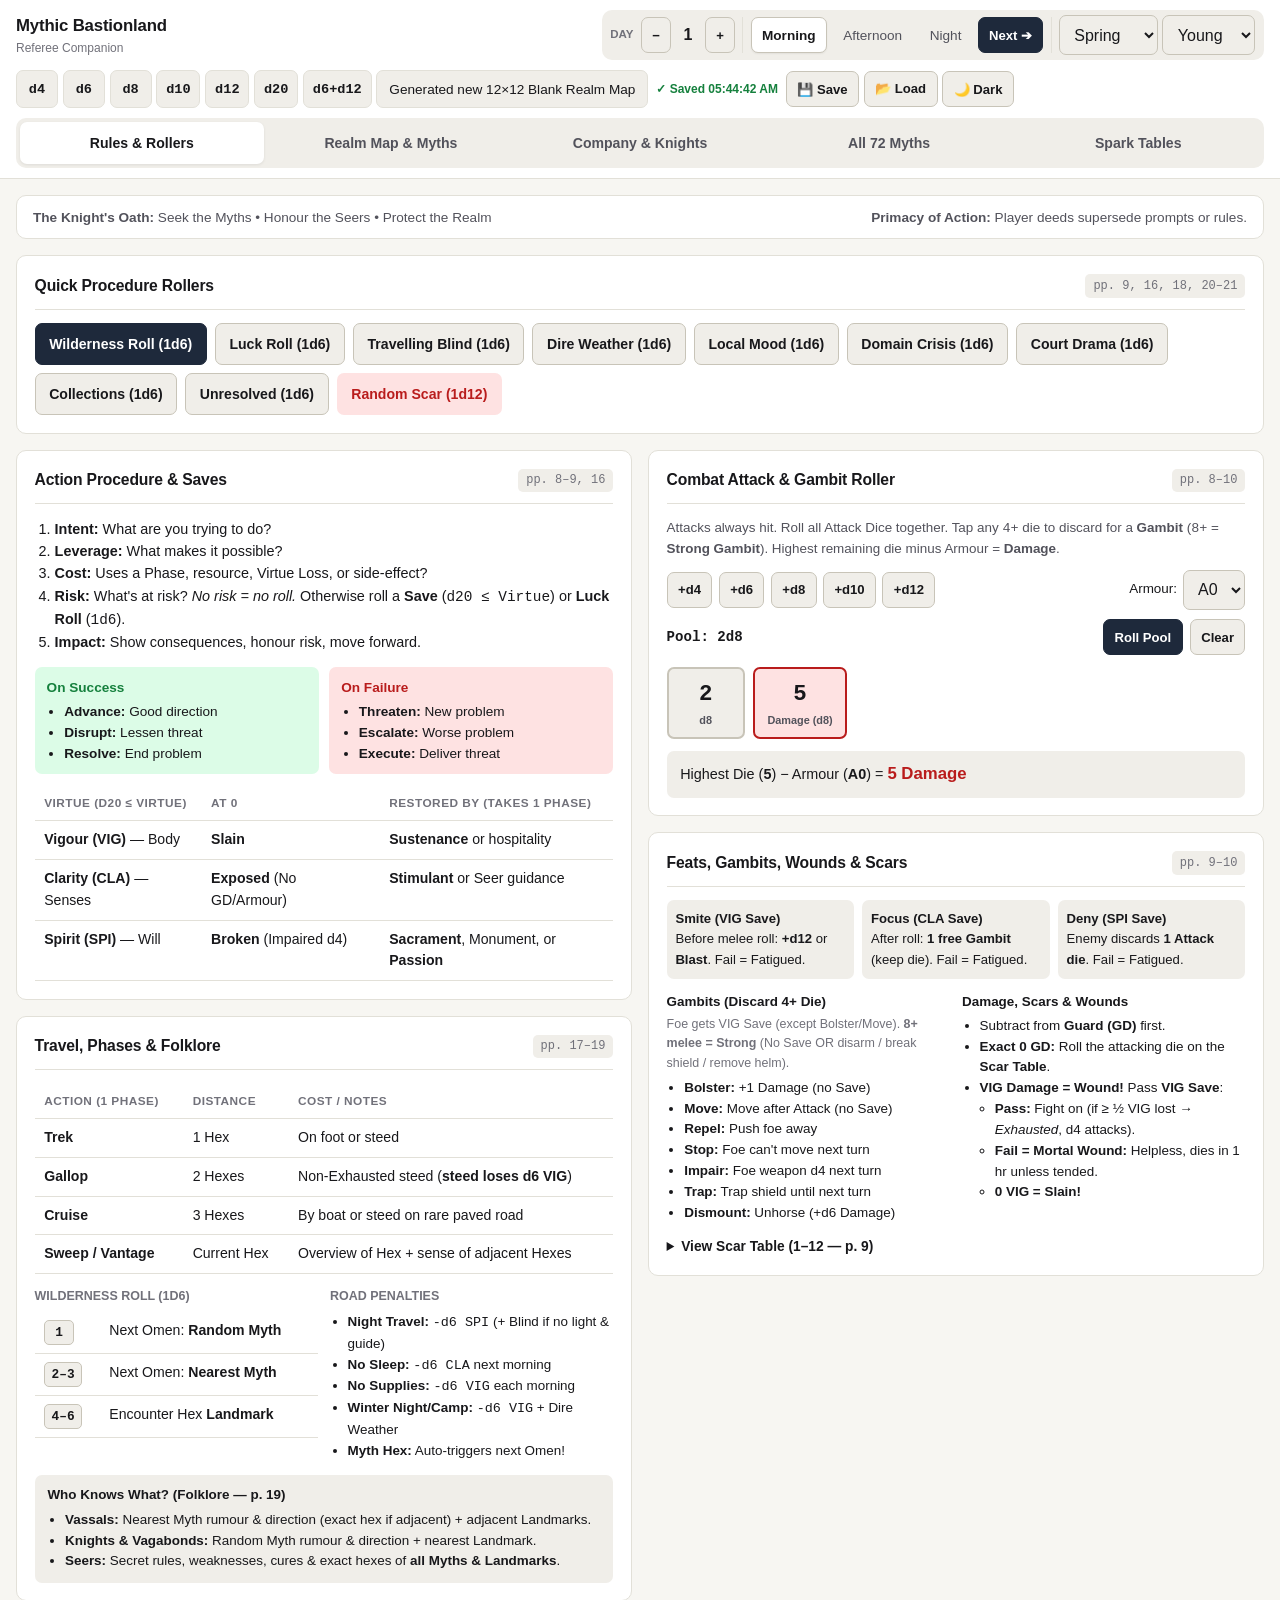
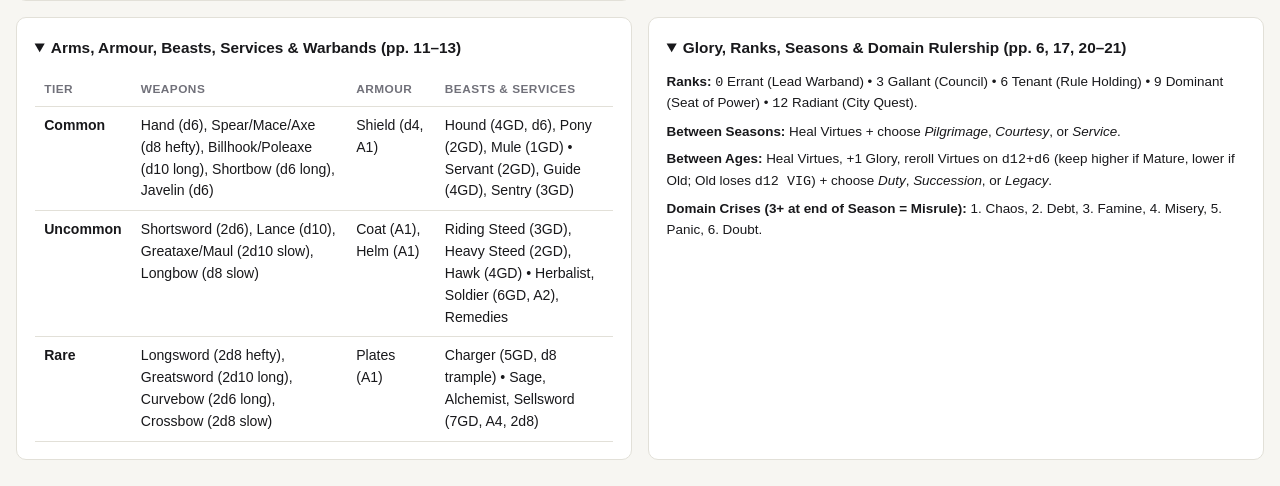
==== index.html @ bd88261f "Initial Mythic Bastionland Referee Companion" ====
<!DOCTYPE html>
<html lang="en">
<head>
  <meta charset="UTF-8" />
  <meta name="viewport" content="width=device-width, initial-scale=1.0, maximum-scale=5.0, viewport-fit=cover" />
  <meta name="apple-mobile-web-app-capable" content="yes" />
  <meta name="apple-mobile-web-app-status-bar-style" content="default" />
  <meta name="apple-mobile-web-app-title" content="Bastionland Ref" />
  <title>Mythic Bastionland — Referee Companion</title>
  <link rel="stylesheet" href="styles.css?v=11" />
</head>
<body>

  <!-- Sticky iPad Top Bar -->
  <header class="session-header">
    <div class="header-top-row">
      <div class="brand">
        <div>
          <h1>Mythic Bastionland</h1>
          <div class="brand-sub">Referee Companion</div>
        </div>
      </div>

      <!-- Time, Phase, Season, Age Tracker -->
      <div class="time-tracker">
        <div class="tracker-group">
          <span class="tracker-label">Day</span>
          <button class="btn btn-sm" onclick="adjustDay(-1)">−</button>
          <strong id="day-display" style="min-width:24px;text-align:center;">1</strong>
          <button class="btn btn-sm" onclick="adjustDay(1)">+</button>
        </div>

        <div class="tracker-group">
          <span class="phase-pill active" data-phase="Morning" onclick="setPhase('Morning')">Morning</span>
          <span class="phase-pill" data-phase="Afternoon" onclick="setPhase('Afternoon')">Afternoon</span>
          <span class="phase-pill" data-phase="Night" onclick="setPhase('Night')">Night</span>
          <button class="btn btn-sm btn-primary" onclick="advancePhase()">Next ➔</button>
        </div>

        <div class="tracker-group">
          <select id="season-select" onchange="setSeason(this.value)" aria-label="Season">
            <option value="Spring">Spring</option>
            <option value="Harvest">Harvest</option>
            <option value="Winter">Winter</option>
          </select>
          <select id="age-select" onchange="setAge(this.value)" aria-label="Age">
            <option value="Young">Young</option>
            <option value="Mature">Mature</option>
            <option value="Old">Old</option>
          </select>
        </div>
      </div>

      <!-- Quick Dice Tray + Save/Load + Theme Toggle -->
      <div class="dice-bar">
        <button class="die-btn" onclick="quickRoll(4)">d4</button>
        <button class="die-btn" onclick="quickRoll(6)">d6</button>
        <button class="die-btn" onclick="quickRoll(8)">d8</button>
        <button class="die-btn" onclick="quickRoll(10)">d10</button>
        <button class="die-btn" onclick="quickRoll(12)">d12</button>
        <button class="die-btn" onclick="quickRoll(20)">d20</button>
        <button class="die-btn" onclick="quickRoll6x12()">d6+d12</button>
        <div id="last-roll-banner" class="last-roll-banner">Ready</div>
        <span id="autosave-status" style="font-size:0.75rem;color:var(--success);font-weight:600;padding:0 0.2rem;">✓ Auto-saved</span>
        <button class="btn btn-sm" onclick="exportRealmJSON()" title="Download campaign .json file">💾 Save</button>
        <label class="btn btn-sm" style="cursor:pointer;" title="Load saved campaign .json file">
          📂 Load
          <input type="file" accept=".json" onchange="importRealmJSON(event)" style="display:none;" />
        </label>
        <button id="theme-toggle-btn" class="btn btn-sm" onclick="toggleTheme()" title="Toggle Paper / Dark Mode">🌙 Dark</button>
      </div>
    </div>

    <!-- Segmented Navigation Bar -->
    <nav class="nav-tabs">
      <button class="tab-btn active" data-tab="tab-cheatsheet" onclick="switchTab('tab-cheatsheet')">Rules & Rollers</button>
      <button class="tab-btn" data-tab="tab-realm" onclick="switchTab('tab-realm')">Realm Map & Myths</button>
      <button class="tab-btn" data-tab="tab-knights" onclick="switchTab('tab-knights')">Company & Knights</button>
      <button class="tab-btn" data-tab="tab-myths" onclick="switchTab('tab-myths')">All 72 Myths</button>
      <button class="tab-btn" data-tab="tab-sparks" onclick="switchTab('tab-sparks')">Spark Tables</button>
    </nav>
  </header>

  <main class="main-container">

    <!-- ==========================================
         TAB 1: REFEREE CHEAT SHEET & LIVE ROLLERS
         ========================================== -->
    <section id="tab-cheatsheet" class="tab-pane active">
      <div class="oath-banner">
        <span><strong>The Knight's Oath:</strong> Seek the Myths • Honour the Seers • Protect the Realm</span>
        <span><strong>Primacy of Action:</strong> Player deeds supersede prompts or rules.</span>
      </div>

      <!-- Quick Referee Rollers Strip -->
      <div class="card">
        <div class="card-header">
          <div class="card-title">Quick Procedure Rollers</div>
          <span class="page-ref">pp. 9, 16, 18, 20–21</span>
        </div>
        <div style="display:flex;flex-wrap:wrap;gap:0.5rem;">
          <button class="btn btn-primary" onclick="rollWildernessCheck()">Wilderness Roll (1d6)</button>
          <button class="btn" onclick="rollProcedureTable('luck')">Luck Roll (1d6)</button>
          <button class="btn" onclick="rollProcedureTable('blind')">Travelling Blind (1d6)</button>
          <button class="btn" onclick="rollProcedureTable('weather')">Dire Weather (1d6)</button>
          <button class="btn" onclick="rollProcedureTable('mood')">Local Mood (1d6)</button>
          <button class="btn" onclick="rollProcedureTable('crisis')">Domain Crisis (1d6)</button>
          <button class="btn" onclick="rollProcedureTable('drama')">Court Drama (1d6)</button>
          <button class="btn" onclick="rollProcedureTable('collections')">Collections (1d6)</button>
          <button class="btn" onclick="rollProcedureTable('unresolved')">Unresolved (1d6)</button>
          <button class="btn btn-danger" onclick="rollScarTable()">Random Scar (1d12)</button>
        </div>
        <div id="procedure-roll-output" class="roll-result-box" style="display:none;"></div>
      </div>

      <div class="grid-2">
        <!-- Column 1: Core Refereeing & Travel/Exploration -->
        <div>
          <!-- Action Procedure & Saves -->
          <div class="card">
            <div class="card-header">
              <div class="card-title">Action Procedure & Saves</div>
              <span class="page-ref">pp. 8–9, 16</span>
            </div>
            <ol style="padding-left:1.25rem;font-size:0.9rem;margin-bottom:0.85rem;">
              <li><strong>Intent:</strong> What are you trying to do?</li>
              <li><strong>Leverage:</strong> What makes it possible?</li>
              <li><strong>Cost:</strong> Uses a Phase, resource, Virtue Loss, or side-effect?</li>
              <li><strong>Risk:</strong> What's at risk? <em>No risk = no roll.</em> Otherwise roll a <strong>Save</strong> (<code>d20 ≤ Virtue</code>) or <strong>Luck Roll</strong> (<code>1d6</code>).</li>
              <li><strong>Impact:</strong> Show consequences, honour risk, move forward.</li>
            </ol>
            <div class="grid-2" style="gap:0.65rem;grid-template-columns:1fr 1fr;margin-bottom:0.75rem;">
              <div style="background:var(--success-bg);padding:0.6rem 0.75rem;border-radius:7px;font-size:0.85rem;">
                <strong style="color:var(--success);">On Success</strong>
                <ul style="padding-left:1.1rem;margin-top:0.2rem;">
                  <li><strong>Advance:</strong> Good direction</li>
                  <li><strong>Disrupt:</strong> Lessen threat</li>
                  <li><strong>Resolve:</strong> End problem</li>
                </ul>
              </div>
              <div style="background:var(--danger-bg);padding:0.6rem 0.75rem;border-radius:7px;font-size:0.85rem;">
                <strong style="color:var(--danger);">On Failure</strong>
                <ul style="padding-left:1.1rem;margin-top:0.2rem;">
                  <li><strong>Threaten:</strong> New problem</li>
                  <li><strong>Escalate:</strong> Worse problem</li>
                  <li><strong>Execute:</strong> Deliver threat</li>
                </ul>
              </div>
            </div>
            <table class="ref-table">
              <thead>
                <tr><th>Virtue (d20 ≤ Virtue)</th><th>At 0</th><th>Restored By (Takes 1 Phase)</th></tr>
              </thead>
              <tbody>
                <tr><td><strong>Vigour (VIG)</strong> — Body</td><td><strong>Slain</strong></td><td><strong>Sustenance</strong> or hospitality</td></tr>
                <tr><td><strong>Clarity (CLA)</strong> — Senses</td><td><strong>Exposed</strong> (No GD/Armour)</td><td><strong>Stimulant</strong> or Seer guidance</td></tr>
                <tr><td><strong>Spirit (SPI)</strong> — Will</td><td><strong>Broken</strong> (Impaired d4)</td><td><strong>Sacrament</strong>, Monument, or <strong>Passion</strong></td></tr>
              </tbody>
            </table>
          </div>

          <!-- Travel, Phases & Exploration -->
          <div class="card">
            <div class="card-header">
              <div class="card-title">Travel, Phases & Folklore</div>
              <span class="page-ref">pp. 17–19</span>
            </div>
            <table class="ref-table">
              <thead>
                <tr><th>Action (1 Phase)</th><th>Distance</th><th>Cost / Notes</th></tr>
              </thead>
              <tbody>
                <tr><td><strong>Trek</strong></td><td>1 Hex</td><td>On foot or steed</td></tr>
                <tr><td><strong>Gallop</strong></td><td>2 Hexes</td><td>Non-Exhausted steed (<strong>steed loses d6 VIG</strong>)</td></tr>
                <tr><td><strong>Cruise</strong></td><td>3 Hexes</td><td>By boat or steed on rare paved road</td></tr>
                <tr><td><strong>Sweep / Vantage</strong></td><td>Current Hex</td><td>Overview of Hex + sense of adjacent Hexes</td></tr>
              </tbody>
            </table>

            <div class="grid-2" style="grid-template-columns:1fr 1fr;gap:0.75rem;margin-top:0.8rem;">
              <div>
                <h4 style="font-size:0.78rem;text-transform:uppercase;color:var(--text-muted);">Wilderness Roll (1d6)</h4>
                <table class="ref-table">
                  <tbody>
                    <tr><td><span class="roll-badge">1</span></td><td>Next Omen: <strong>Random Myth</strong></td></tr>
                    <tr><td><span class="roll-badge">2–3</span></td><td>Next Omen: <strong>Nearest Myth</strong></td></tr>
                    <tr><td><span class="roll-badge">4–6</span></td><td>Encounter Hex <strong>Landmark</strong></td></tr>
                  </tbody>
                </table>
              </div>
              <div style="font-size:0.84rem;">
                <h4 style="font-size:0.78rem;text-transform:uppercase;color:var(--text-muted);margin-bottom:0.35rem;">Road Penalties</h4>
                <ul style="padding-left:1.1rem;">
                  <li><strong>Night Travel:</strong> <code>-d6 SPI</code> (+ Blind if no light & guide)</li>
                  <li><strong>No Sleep:</strong> <code>-d6 CLA</code> next morning</li>
                  <li><strong>No Supplies:</strong> <code>-d6 VIG</code> each morning</li>
                  <li><strong>Winter Night/Camp:</strong> <code>-d6 VIG</code> + Dire Weather</li>
                  <li><strong>Myth Hex:</strong> Auto-triggers next Omen!</li>
                </ul>
              </div>
            </div>

            <div style="margin-top:0.8rem;background:var(--bg-subtle);padding:0.65rem 0.8rem;border-radius:7px;font-size:0.84rem;">
              <strong>Who Knows What? (Folklore — p. 19)</strong>
              <ul style="padding-left:1.1rem;margin-top:0.25rem;">
                <li><strong>Vassals:</strong> Nearest Myth rumour & direction (exact hex if adjacent) + adjacent Landmarks.</li>
                <li><strong>Knights & Vagabonds:</strong> Random Myth rumour & direction + nearest Landmark.</li>
                <li><strong>Seers:</strong> Secret rules, weaknesses, cures & exact hexes of <strong>all Myths & Landmarks</strong>.</li>
              </ul>
            </div>
          </div>
        </div>

        <!-- Column 2: Combat Calculator, Feats, Gambits, Wounds & Scars -->
        <div>
          <!-- Interactive Combat Attack & Gambit Roller -->
          <div class="card">
            <div class="card-header">
              <div class="card-title">Combat Attack & Gambit Roller</div>
              <span class="page-ref">pp. 8–10</span>
            </div>
            <p style="font-size:0.84rem;color:var(--text-secondary);margin-bottom:0.6rem;">
              Attacks always hit. Roll all Attack Dice together. Tap any <code>4+</code> die to discard for a <strong>Gambit</strong> (<code>8+</code> = <strong>Strong Gambit</strong>). Highest remaining die minus Armour = <strong>Damage</strong>.
            </p>
            <div style="display:flex;flex-wrap:wrap;gap:0.4rem;align-items:center;margin-bottom:0.6rem;">
              <button class="btn btn-sm" onclick="addCombatDie(4)">+d4</button>
              <button class="btn btn-sm" onclick="addCombatDie(6)">+d6</button>
              <button class="btn btn-sm" onclick="addCombatDie(8)">+d8</button>
              <button class="btn btn-sm" onclick="addCombatDie(10)">+d10</button>
              <button class="btn btn-sm" onclick="addCombatDie(12)">+d12</button>
              <label style="font-size:0.84rem;margin-left:auto;display:flex;align-items:center;gap:0.35rem;">
                Armour:
                <select id="combat-target-armour" onchange="recalcCombatPool()">
                  <option value="0">A0</option>
                  <option value="1">A1</option>
                  <option value="2">A2</option>
                  <option value="3">A3</option>
                  <option value="4">A4</option>
                </select>
              </label>
            </div>
            <div style="display:flex;gap:0.45rem;align-items:center;">
              <div id="combat-pool-summary" style="font-family:var(--font-mono);font-size:0.88rem;font-weight:600;flex:1;">
                Pool: 2d8
              </div>
              <button class="btn btn-sm btn-primary" onclick="rollCombatPool()">Roll Pool</button>
              <button class="btn btn-sm" onclick="clearCombatPool()">Clear</button>
            </div>
            <div id="combat-rolled-tray" class="dice-pool-tray"></div>
            <div id="combat-damage-summary"></div>
          </div>

          <!-- Feats, Gambits & Wounds -->
          <div class="card">
            <div class="card-header">
              <div class="card-title">Feats, Gambits, Wounds & Scars</div>
              <span class="page-ref">pp. 9–10</span>
            </div>
            <div class="grid-3" style="grid-template-columns:repeat(3,1fr);gap:0.5rem;margin-bottom:0.8rem;">
              <div style="background:var(--bg-subtle);padding:0.55rem;border-radius:7px;font-size:0.82rem;">
                <strong>Smite (VIG Save)</strong><br/>
                Before melee roll: <strong>+d12</strong> or <strong>Blast</strong>. Fail = Fatigued.
              </div>
              <div style="background:var(--bg-subtle);padding:0.55rem;border-radius:7px;font-size:0.82rem;">
                <strong>Focus (CLA Save)</strong><br/>
                After roll: <strong>1 free Gambit</strong> (keep die). Fail = Fatigued.
              </div>
              <div style="background:var(--bg-subtle);padding:0.55rem;border-radius:7px;font-size:0.82rem;">
                <strong>Deny (SPI Save)</strong><br/>
                Enemy discards <strong>1 Attack die</strong>. Fail = Fatigued.
              </div>
            </div>

            <div class="grid-2" style="grid-template-columns:1fr 1fr;gap:0.75rem;font-size:0.84rem;">
              <div>
                <strong>Gambits (Discard 4+ Die)</strong>
                <p style="color:var(--text-muted);font-size:0.78rem;margin:0.15rem 0 0.3rem;">Foe gets VIG Save (except Bolster/Move). <strong>8+ melee = Strong</strong> (No Save OR disarm / break shield / remove helm).</p>
                <ul style="padding-left:1.1rem;">
                  <li><strong>Bolster:</strong> +1 Damage (no Save)</li>
                  <li><strong>Move:</strong> Move after Attack (no Save)</li>
                  <li><strong>Repel:</strong> Push foe away</li>
                  <li><strong>Stop:</strong> Foe can't move next turn</li>
                  <li><strong>Impair:</strong> Foe weapon d4 next turn</li>
                  <li><strong>Trap:</strong> Trap shield until next turn</li>
                  <li><strong>Dismount:</strong> Unhorse (+d6 Damage)</li>
                </ul>
              </div>
              <div>
                <strong>Damage, Scars & Wounds</strong>
                <ul style="padding-left:1.1rem;margin-top:0.2rem;">
                  <li>Subtract from <strong>Guard (GD)</strong> first.</li>
                  <li><strong>Exact 0 GD:</strong> Roll the attacking die on the <strong>Scar Table</strong>.</li>
                  <li><strong>VIG Damage = Wound!</strong> Pass <strong>VIG Save</strong>:
                    <ul style="padding-left:0.95rem;">
                      <li><strong>Pass:</strong> Fight on (if ≥ ½ VIG lost → <em>Exhausted</em>, d4 attacks).</li>
                      <li><strong>Fail = Mortal Wound:</strong> Helpless, dies in 1 hr unless tended.</li>
                      <li><strong>0 VIG = Slain!</strong></li>
                    </ul>
                  </li>
                </ul>
              </div>
            </div>

            <details style="margin-top:0.8rem;">
              <summary style="cursor:pointer;font-weight:600;font-size:0.86rem;">
                View Scar Table (1–12 — p. 9)
              </summary>
              <table class="ref-table" style="font-size:0.8rem;margin-top:0.4rem;">
                <thead>
                  <tr><th>Die</th><th>Scar</th><th>Effect & Max Guard Growth</th></tr>
                </thead>
                <tbody>
                  <tr><td><span class="roll-badge">1</span></td><td><strong>Distress</strong></td><td>Lose <code>d6 SPI</code>.</td></tr>
                  <tr><td><span class="roll-badge">2</span></td><td><strong>Disfigurement</strong></td><td>Mark (1:Eye, 2:Cheek, 3:Neck, 4:Torso, 5:Nose, 6:Jaw). If max GD ≤ 2, <code>+d6 max GD</code>.</td></tr>
                  <tr><td><span class="roll-badge">3</span></td><td><strong>Smash</strong></td><td>Lose <code>d6 VIG</code>.</td></tr>
                  <tr><td><span class="roll-badge">4</span></td><td><strong>Stun</strong></td><td>Lose <code>d6 CLA</code>. If max GD ≤ 4, <code>+d6 max GD</code>.</td></tr>
                  <tr><td><span class="roll-badge">5</span></td><td><strong>Rupture</strong></td><td>Lose <code>2d6 VIG</code>.</td></tr>
                  <tr><td><span class="roll-badge">6</span></td><td><strong>Gouge</strong></td><td>When stitched up, if max GD ≤ 6, <code>+d6 max GD</code>.</td></tr>
                  <tr><td><span class="roll-badge">7</span></td><td><strong>Concussion</strong></td><td>Lose <code>2d6 CLA</code>.</td></tr>
                  <tr><td><span class="roll-badge">8</span></td><td><strong>Tear</strong></td><td>Lost (1:Nose, 2:Ear, 3:Finger, 4:Thumb, 5:Eye, 6:Scalp). If max GD ≤ 8, <code>+d6 max GD</code>.</td></tr>
                  <tr><td><span class="roll-badge">9</span></td><td><strong>Agony</strong></td><td>Lose <code>2d6 SPI</code>.</td></tr>
                  <tr><td><span class="roll-badge">10</span></td><td><strong>Mutilation</strong></td><td>Limb (1-2:Leg, 3-4:Shield Arm, 5-6:Sword Arm). Next Season if max GD ≤ 10, <code>+d6 max GD</code>.</td></tr>
                  <tr><td><span class="roll-badge">11</span></td><td><strong>Doom</strong></td><td>Next Mortal Wound this Season = <strong>Slain</strong>.</td></tr>
                  <tr><td><span class="roll-badge">12</span></td><td><strong>Humiliation</strong></td><td>On revenge, if max GD ≤ 12, <code>+d6 max GD</code>.</td></tr>
                </tbody>
              </table>
            </details>
          </div>
        </div>
      </div>

      <!-- Second Row: Equipment & Domain Reference -->
      <div class="grid-2">
        <details class="card" open>
          <summary style="cursor:pointer;font-weight:700;font-size:0.96rem;">Arms, Armour, Beasts, Services & Warbands (pp. 11–13)</summary>
          <div style="margin-top:0.75rem;font-size:0.84rem;">
            <table class="ref-table">
              <thead>
                <tr><th>Tier</th><th>Weapons</th><th>Armour</th><th>Beasts & Services</th></tr>
              </thead>
              <tbody>
                <tr>
                  <td><strong>Common</strong></td>
                  <td>Hand (d6), Spear/Mace/Axe (d8 hefty), Billhook/Poleaxe (d10 long), Shortbow (d6 long), Javelin (d6)</td>
                  <td>Shield (d4, A1)</td>
                  <td>Hound (4GD, d6), Pony (2GD), Mule (1GD) • Servant (2GD), Guide (4GD), Sentry (3GD)</td>
                </tr>
                <tr>
                  <td><strong>Uncommon</strong></td>
                  <td>Shortsword (2d6), Lance (d10), Greataxe/Maul (2d10 slow), Longbow (d8 slow)</td>
                  <td>Coat (A1), Helm (A1)</td>
                  <td>Riding Steed (3GD), Heavy Steed (2GD), Hawk (4GD) • Herbalist, Soldier (6GD, A2), Remedies</td>
                </tr>
                <tr>
                  <td><strong>Rare</strong></td>
                  <td>Longsword (2d8 hefty), Greatsword (2d10 long), Curvebow (2d6 long), Crossbow (2d8 slow)</td>
                  <td>Plates (A1)</td>
                  <td>Charger (5GD, d8 trample) • Sage, Alchemist, Sellsword (7GD, A4, 2d8)</td>
                </tr>
              </tbody>
            </table>
          </div>
        </details>

        <details class="card" open>
          <summary style="cursor:pointer;font-weight:700;font-size:0.96rem;">Glory, Ranks, Seasons & Domain Rulership (pp. 6, 17, 20–21)</summary>
          <div style="margin-top:0.75rem;font-size:0.84rem;">
            <p><strong>Ranks:</strong> <code>0</code> Errant (Lead Warband) • <code>3</code> Gallant (Council) • <code>6</code> Tenant (Rule Holding) • <code>9</code> Dominant (Seat of Power) • <code>12</code> Radiant (City Quest).</p>
            <p style="margin-top:0.4rem;"><strong>Between Seasons:</strong> Heal Virtues + choose <em>Pilgrimage</em>, <em>Courtesy</em>, or <em>Service</em>.</p>
            <p style="margin-top:0.4rem;"><strong>Between Ages:</strong> Heal Virtues, +1 Glory, reroll Virtues on <code>d12+d6</code> (keep higher if Mature, lower if Old; Old loses <code>d12 VIG</code>) + choose <em>Duty</em>, <em>Succession</em>, or <em>Legacy</em>.</p>
            <p style="margin-top:0.4rem;"><strong>Domain Crises (3+ at end of Season = Misrule):</strong> 1. Chaos, 2. Debt, 3. Famine, 4. Misery, 5. Panic, 6. Doubt.</p>
          </div>
        </details>
      </div>
    </section>

    <!-- ==========================================
         TAB 2: REALM HEX MAP & ACTIVE MYTHS
         ========================================== -->
    <section id="tab-realm" class="tab-pane">
      <div class="card">
        <div class="card-header">
          <div>
            <div class="card-title">Realm Hex Map & Active Myths (12×12 Blank Realm Sheet)</div>
            <div style="font-size:0.78rem;color:var(--text-muted);">
              Official <em>Mythic Bastionland Blank Realm.pdf</em> grid &amp; hand-drawn ink stamps • Scroll wheel / pinch to Zoom • Drag to Pan • Tap Hex to Select
            </div>
          </div>
          <div style="display:flex;flex-wrap:wrap;gap:0.45rem;align-items:center;">
            <div class="touch-mode-switch" role="group" aria-label="Hex Tap Mode">
              <button id="touch-mode-inspect" class="touch-mode-btn active" onclick="setMapTouchMode('inspect')">🔍 Tap: Inspect</button>
              <button id="touch-mode-move" class="touch-mode-btn" onclick="setMapTouchMode('move')">🛡️ Tap: Move Company</button>
            </div>
            <button class="btn btn-primary btn-sm" onclick="printPlayerRealmPDF()" title="Print or Save Player-Safe Realm Map to PDF">🖨️ Print Player Map (PDF)</button>
            <button class="btn btn-danger btn-sm" onclick="openNewRealmModal()">⚠️ New Realm...</button>
            <button id="toggle-player-view-btn" class="btn btn-sm" onclick="togglePlayerView()">Referee View</button>
          </div>
        </div>

        <div class="realm-workspace">
          <!-- Left: 12x12 2D Blank Realm Sheet Interactive Hex Map -->
          <div>
            <div class="hex-map-wrapper">
              <div class="map-camera-controls">
                <div style="display:flex;gap:0.35rem;align-items:center;flex-wrap:wrap;">
                  <button class="btn btn-sm" onclick="zoom2DMap(0.25)">＋ Zoom In</button>
                  <button class="btn btn-sm" onclick="zoom2DMap(-0.25)">－ Zoom Out</button>
                  <button class="btn btn-sm" onclick="reset2DMapZoom()">Reset View</button>
                  <span id="map-zoom-label" style="font-size:0.78rem;color:var(--text-muted);font-family:var(--font-mono);margin-left:0.25rem;">100%</span>
                </div>
                <div style="font-size:0.76rem;color:var(--text-muted);">
                  Scroll wheel to zoom • Drag when zoomed to pan
                </div>
              </div>
              <div id="realm-2d-viewport" class="realm-2d-viewport">
                <div id="realm-2d-stage" class="realm-2d-stage">
                  <svg id="hex-map-svg" viewBox="10 10 438 492" xmlns="http://www.w3.org/2000/svg"></svg>
                </div>
              </div>
            </div>

            <!-- Official Blank Realm Stamp Legend -->
            <div class="stamp-legend-box">
              <div class="stamp-legend-row">
                <span class="stamp-legend-heading">Red-Ink Landmarks:</span>
                <span class="stamp-chip"><img src="stamps/landmark_Dwelling.png" alt="Dwelling" /> Dwelling</span>
                <span class="stamp-chip"><img src="stamps/landmark_Sanctum.png" alt="Sanctum" /> Sanctum (Seer)</span>
                <span class="stamp-chip"><img src="stamps/landmark_Monument.png" alt="Monument" /> Monument (+SPI)</span>
                <span class="stamp-chip"><img src="stamps/landmark_Hazard.png" alt="Hazard" /> Hazard (-d6 VIG)</span>
                <span class="stamp-chip"><img src="stamps/landmark_Curse.png" alt="Curse" /> Curse (Blind)</span>
                <span class="stamp-chip"><img src="stamps/landmark_Ruin.png" alt="Ruin" /> Ruin</span>
              </div>
              <div class="stamp-legend-row" style="margin-top:0.35rem;">
                <span class="stamp-legend-heading">Holdings &amp; Marks:</span>
                <span class="stamp-chip"><img src="stamps/holding_Castle.png" alt="Castle" /> Castle / Seat</span>
                <span class="stamp-chip"><img src="stamps/holding_Fortress.png" alt="Fortress" /> Fortress</span>
                <span class="stamp-chip"><img src="stamps/holding_Town.png" alt="Town" /> Town</span>
                <span class="stamp-chip"><img src="stamps/holding_Tower.png" alt="Tower" /> Tower</span>
                <span class="stamp-chip"><strong style="color:#dc2626;font-family:Georgia,serif;">①–⑥</strong> Myth Hex</span>
                <span class="stamp-chip"><span style="display:inline-block;width:14px;height:3px;background:#dc2626;border-radius:2px;"></span> Barrier Edge</span>
              </div>
            </div>
          </div>

          <!-- Right: Selected Hex Inspector & Active 6 Myths -->
          <div>
            <div class="card" style="background:var(--bg-subtle);margin-bottom:0.9rem;">
              <div class="card-header">
                <div class="card-title" id="selected-hex-title">Selected Hex: 04.04</div>
                <div style="display:flex;gap:0.4rem;">
                  <button class="btn btn-sm btn-primary" onclick="moveCompanyToSelected()">🛡️ Move Company Here</button>
                  <button class="btn btn-sm" onclick="rollWildernessForSelected()">Wilderness Roll</button>
                </div>
              </div>
              <div class="grid-2" style="grid-template-columns:1fr 1fr;gap:0.55rem;font-size:0.85rem;">
                <div>
                  <label>Terrain (1–12 Blank Realm)</label>
                  <select id="hex-terrain-edit" onchange="updateSelectedHex()" style="width:100%;margin-top:0.2rem;">
                    <option value="Marsh">1. Marsh</option>
                    <option value="Heath">2. Heath</option>
                    <option value="Crag">3. Crag</option>
                    <option value="Peaks">4. Peaks</option>
                    <option value="Forest">5. Forest</option>
                    <option value="Valley">6. Valley</option>
                    <option value="Hills">7. Hills</option>
                    <option value="Meadow">8. Meadow</option>
                    <option value="Bog">9. Bog</option>
                    <option value="Lake">10. Lake</option>
                    <option value="Glade">11. Glade</option>
                    <option value="Plains">12. Plains</option>
                  </select>
                </div>
                <div>
                  <label>Holding</label>
                  <select id="hex-holding-edit" onchange="updateSelectedHex()" style="width:100%;margin-top:0.2rem;">
                    <option value="">None</option>
                    <option value="Seat of Power">👑 Seat of Power (Castle)</option>
                    <option value="Castle">🏰 Castle</option>
                    <option value="Fortress">🛡️ Fortress</option>
                    <option value="Town">🏘️ Walled Town</option>
                    <option value="Tower">🗼 Watchtower</option>
                  </select>
                </div>
                <div>
                  <label>Landmark</label>
                  <select id="hex-landmark-edit" onchange="updateSelectedHex()" style="width:100%;margin-top:0.2rem;">
                    <option value="">None</option>
                    <option value="Sanctum">Sanctum (Seer)</option>
                    <option value="Dwelling">Dwelling</option>
                    <option value="Monument">Monument (+SPI)</option>
                    <option value="Hazard">Hazard (-d6 VIG)</option>
                    <option value="Curse">Curse (Blind)</option>
                    <option value="Ruin">Ruin</option>
                  </select>
                </div>
                <div>
                  <label>Myth Hex (1–6)</label>
                  <select id="hex-myth-edit" onchange="updateSelectedHex()" style="width:100%;margin-top:0.2rem;">
                    <option value="">None</option>
                    <option value="1">Myth #1</option>
                    <option value="2">Myth #2</option>
                    <option value="3">Myth #3</option>
                    <option value="4">Myth #4</option>
                    <option value="5">Myth #5</option>
                    <option value="6">Myth #6</option>
                  </select>
                </div>
              </div>
              <div style="margin-top:0.55rem;font-size:0.85rem;">
                <label>Name / Seer / Notes</label>
                <input type="text" id="hex-label-edit" oninput="updateSelectedHex()" placeholder="Holding name, Seer, notes..." style="width:100%;margin-top:0.2rem;" />
              </div>
              <div style="margin-top:0.55rem;display:flex;align-items:center;flex-wrap:wrap;gap:0.85rem;font-size:0.85rem;">
                <label style="display:flex;align-items:center;gap:0.35rem;cursor:pointer;"><input type="checkbox" id="hex-river-edit" onchange="updateSelectedHex()" style="width:18px;height:18px;" /> River</label>
                <label style="display:flex;align-items:center;gap:0.35rem;cursor:pointer;"><input type="checkbox" id="hex-barrier-edit" onchange="toggleSelectedHexBarrier()" style="width:18px;height:18px;" /> Barrier</label>
                <div id="barrier-sides-editor" style="display:none;align-items:center;gap:0.25rem;flex-wrap:wrap;"></div>
              </div>
              <div id="selected-hex-folklore" style="margin-top:0.55rem;font-size:0.84rem;color:var(--text-secondary);"></div>
            </div>

            <!-- Active 6 Myths Tracker -->
            <div>
              <h3 style="font-size:0.95rem;margin-bottom:0.6rem;">Active Realm Myths (1–6)</h3>
              <div id="active-myths-container"></div>
            </div>
          </div>
        </div>
      </div>
    </section>

    <!-- ==========================================
         TAB 3: COMPANY ROSTER & ALL 72 KNIGHTS
         ========================================== -->
    <section id="tab-knights" class="tab-pane">
      <div class="card">
        <div class="card-header">
          <div class="card-title">Company Roster (Editable Stats + Knight PDF Page)</div>
          <div style="display:flex;gap:0.45rem;align-items:center;flex-wrap:wrap;">
            <select id="new-knight-start">
              <option value="Wanderer">Wanderer (d12+d6, d6 GD)</option>
              <option value="Courtier">Courtier (d12+6, 2d6 GD)</option>
              <option value="Ruler">Ruler (d12+6, d6+6 GD)</option>
            </select>
            <button class="btn btn-primary btn-sm" onclick="rollNewPlayerKnight()">+ Roll Knight</button>
            <button class="btn btn-sm" onclick="restAllCompany()">Rest (Restore GD)</button>
          </div>
        </div>
        <div id="company-roster-grid" class="grid-3"></div>
      </div>

      <div class="card">
        <div class="card-header">
          <div class="card-title">All 72 Knights & Seers — Tap Any Page for Full Screen</div>
          <div style="display:flex;gap:0.45rem;flex-wrap:wrap;">
            <input type="text" id="knight-search-input" oninput="renderKnightsCompendium()" placeholder="Search Knight, Seer, weapon, ability..." style="min-width:240px;" />
            <button class="btn btn-primary btn-sm" onclick="rollRandomKnightLookup()">Roll d6+d12</button>
            <button class="btn btn-sm" onclick="document.getElementById('knight-search-input').value='';renderKnightsCompendium();">Show All 72</button>
          </div>
        </div>
        <div id="knights-compendium-grid" class="grid-3"></div>
      </div>
    </section>

    <!-- ==========================================
         TAB 4: ALL 72 MYTHS & THE CITY QUEST
         ========================================== -->
    <section id="tab-myths" class="tab-pane">
      <div class="card">
        <div class="card-header">
          <div class="card-title">The City Quest (12+ Glory — Pages 172–173)</div>
          <div style="display:flex;gap:0.45rem;align-items:center;flex-wrap:wrap;">
            <span style="font-size:0.85rem;">Omens Seen:</span>
            <input type="number" id="city-omens-seen" value="0" min="0" max="24" style="width:64px;" />
            <button class="btn btn-primary btn-sm" onclick="rollCityQuestOmen()">Roll City Omen</button>
            <button class="btn btn-sm" onclick="openPdfModal(172, 'The City Quest — Omens')">📄 Page 172</button>
            <button class="btn btn-sm" onclick="openPdfModal(173, 'The City Quest — Cast')">📄 Page 173</button>
          </div>
        </div>
        <p style="font-size:0.85rem;color:var(--text-secondary);" id="city-quest-rules"></p>
        <div id="city-quest-roll-box" class="roll-result-box" style="display:none;"></div>
      </div>

      <div class="card">
        <div class="card-header">
          <div class="card-title">All 72 Myths — Tap Any Page for Full Screen</div>
          <div style="display:flex;gap:0.45rem;flex-wrap:wrap;">
            <input type="text" id="myth-search-input" oninput="renderMythsCompendium()" placeholder="Search Myth, Omen, Cast..." style="min-width:240px;" />
            <button class="btn btn-primary btn-sm" onclick="rollRandomMythLookup()">Roll d6+d12</button>
            <button class="btn btn-sm" onclick="document.getElementById('myth-search-input').value='';renderMythsCompendium();">Show All 72</button>
          </div>
        </div>
        <div id="myths-compendium-grid" class="grid-3"></div>
      </div>
    </section>

    <!-- ==========================================
         TAB 5: SPARK TABLES (2d12) & SITE BUILDER
         ========================================== -->
    <section id="tab-sparks" class="tab-pane">
      <div class="card">
        <div class="card-header">
          <div class="card-title">1-Tap Spark Generators (pp. 22–25)</div>
        </div>
        <div style="display:flex;flex-wrap:wrap;gap:0.5rem;">
          <button class="btn btn-primary" onclick="rollSparkCombo('npc')">Instant NPC</button>
          <button class="btn btn-primary" onclick="rollSparkCombo('holding')">Instant Holding</button>
          <button class="btn btn-primary" onclick="rollSparkCombo('hex')">Wilderness Hex</button>
          <button class="btn btn-primary" onclick="rollSparkCombo('battle')">Battle / Duel</button>
        </div>
        <div id="spark-combo-output" class="roll-result-box" style="display:none;"></div>
      </div>

      <div class="card">
        <div class="card-header">
          <div class="card-title">6-Point Hex Site Generator (p. 15)</div>
          <button class="btn btn-primary btn-sm" onclick="generatePointcrawlSite()">Roll New Site</button>
        </div>
        <div id="pointcrawl-container" class="grid-2" style="align-items:center;"></div>
      </div>

      <div class="card">
        <div class="card-header">
          <div class="card-title">All 36 Spark Tables (2d12)</div>
          <div style="display:flex;gap:0.35rem;flex-wrap:wrap;">
            <button class="btn btn-sm" onclick="filterSparkCategory('All')">All</button>
            <button class="btn btn-sm" onclick="filterSparkCategory('Nature')">Nature</button>
            <button class="btn btn-sm" onclick="filterSparkCategory('Civilisation')">Civilisation</button>
            <button class="btn btn-sm" onclick="filterSparkCategory('People')">People</button>
            <button class="btn btn-sm" onclick="filterSparkCategory('Combat')">Combat</button>
          </div>
        </div>
        <div id="spark-tables-grid" class="grid-3"></div>
      </div>
    </section>

  </main>

  <!-- ==========================================
       FULL-SCREEN PDF PAGE LIGHTBOX MODAL
       ========================================== -->
  <div id="pdf-page-modal" class="page-modal-backdrop" onclick="closePdfModal(event)">
    <div class="page-modal-topbar" onclick="event.stopPropagation()">
      <div style="display:flex;align-items:center;gap:0.5rem;">
        <button class="btn btn-sm" onclick="stepPdfModal(-1)" title="Previous Page">◀ Prev</button>
        <button class="btn btn-sm" onclick="stepPdfModal(1)" title="Next Page">Next ▶</button>
        <strong id="pdf-modal-title" style="font-size:0.95rem;margin-left:0.25rem;">Page 28</strong>
      </div>
      <div style="display:flex;align-items:center;gap:0.5rem;">
        <button class="btn btn-sm btn-danger" onclick="closePdfModal()">✕ Close</button>
      </div>
    </div>
    <div class="page-modal-body" onclick="closePdfModal(event)">
      <img id="pdf-modal-img" class="page-modal-img" src="" alt="Rulebook Page" onclick="event.stopPropagation()" />
    </div>
  </div>

  <!-- ==========================================
       NEW REALM CONFIRMATION WARNING MODAL
       ========================================== -->
  <div id="new-realm-modal" class="page-modal-backdrop" onclick="closeNewRealmModal(event)">
    <div class="card" style="max-width:460px;width:100%;margin:auto;" onclick="event.stopPropagation()">
      <div class="card-header">
        <div class="card-title" style="color:var(--danger);">⚠️ Generate a New Realm?</div>
        <button class="btn btn-sm" onclick="closeNewRealmModal()">✕</button>
      </div>
      <p style="font-size:0.9rem;color:var(--text-secondary);margin-bottom:1rem;">
        Generating a new Realm will <strong>overwrite your current 12×12 Hex Map, Holdings, Landmarks, and reset your 6 Active Myths</strong>.
      </p>
      <div style="display:flex;flex-wrap:wrap;gap:0.5rem;justify-content:flex-end;">
        <button class="btn btn-sm" onclick="closeNewRealmModal()">Cancel</button>
        <button class="btn btn-sm" onclick="exportRealmJSON()">💾 Backup Current Realm First</button>
        <button class="btn btn-sm btn-danger" onclick="confirmGenerateNewRealm()">⚠️ Yes, Generate New Realm</button>
      </div>
    </div>
  </div>

  <!-- ==========================================
       PRINTABLE PLAYER REALM SHEET (FOR PRINT TO PDF)
       ========================================== -->
  <div id="printable-player-sheet" class="printable-player-sheet" aria-hidden="true"></div>

  <script src="data.js?v=12"></script>
  <script src="app.js?v=12"></script>
</body>
</html>
---- styles.css ----
:root {
  /* Minimal High-Contrast Editorial Palette (Light / Paper Default — like "No BG" PDF) */
  --bg-app: #f7f6f2;
  --bg-surface: #ffffff;
  --bg-subtle: #f0eee9;
  --bg-hover: #e8e5de;
  --text-primary: #18181b;
  --text-secondary: #52525b;
  --text-muted: #71717a;
  --border: #e2e0d8;
  --border-strong: #c8c4b8;

  /* Functional Accents */
  --accent: #1e293b;
  --accent-fg: #ffffff;
  --highlight: #b45309;
  --highlight-bg: #fef3c7;
  --danger: #b91c1c;
  --danger-bg: #fee2e2;
  --success: #15803d;
  --success-bg: #dcfce7;

  /* Map Terrain Colors (Muted, Clean Minimal Pastels) */
  --hex-plains: #e9f0e1;
  --hex-forest: #cde0c5;
  --hex-hills: #ede4d3;
  --hex-mountains: #dcdad5;
  --hex-swamp: #d4e2dc;
  --hex-water: #d2e5f3;
  --hex-stroke: #b8b4a8;
  --hex-text: #27272a;

  --radius: 10px;
  --radius-sm: 7px;
  --font-sans: -apple-system, BlinkMacSystemFont, "SF Pro Text", "Inter", "Segoe UI", Roboto, sans-serif;
  --font-mono: "SF Mono", ui-monospace, "Cascadia Code", "Consolas", monospace;
}

[data-theme="dark"] {
  --bg-app: #121214;
  --bg-surface: #1c1c1f;
  --bg-subtle: #252529;
  --bg-hover: #2f2f35;
  --text-primary: #f4f4f5;
  --text-secondary: #a1a1aa;
  --text-muted: #71717a;
  --border: #2e2e33;
  --border-strong: #45454d;

  --accent: #f4f4f5;
  --accent-fg: #121214;
  --highlight: #f59e0b;
  --highlight-bg: rgba(245, 158, 11, 0.14);
  --danger: #ef4444;
  --danger-bg: rgba(239, 68, 68, 0.16);
  --success: #22c55e;
  --success-bg: rgba(34, 197, 94, 0.14);

  --hex-plains: #232d22;
  --hex-forest: #19261b;
  --hex-hills: #302b22;
  --hex-mountains: #2c2c30;
  --hex-swamp: #1f2d2a;
  --hex-water: #1a2c3b;
  --hex-stroke: #3f3f46;
  --hex-text: #f4f4f5;
}

* {
  box-sizing: border-box;
  margin: 0;
  padding: 0;
  -webkit-tap-highlight-color: transparent;
}

html {
  font-size: 16px;
  -webkit-text-size-adjust: 100%;
}

body {
  background-color: var(--bg-app);
  color: var(--text-primary);
  font-family: var(--font-sans);
  line-height: 1.55;
  min-height: 100vh;
  display: flex;
  flex-direction: column;
  font-variant-numeric: tabular-nums;
  touch-action: manipulation;
}

/* Sticky iPad Top Bar */
.session-header {
  background: var(--bg-surface);
  border-bottom: 1px solid var(--border);
  padding: 0.65rem 1rem;
  position: sticky;
  top: 0;
  z-index: 100;
}

.header-top-row {
  display: flex;
  flex-wrap: wrap;
  align-items: center;
  justify-content: space-between;
  gap: 0.65rem;
}

.brand {
  display: flex;
  align-items: center;
  gap: 0.6rem;
}

.brand h1 {
  font-size: 1.05rem;
  font-weight: 700;
  letter-spacing: -0.01em;
  color: var(--text-primary);
}

.brand-sub {
  font-size: 0.75rem;
  color: var(--text-muted);
}

/* Time & Phase Controls (iPad Touch Targets) */
.time-tracker {
  display: flex;
  flex-wrap: wrap;
  align-items: center;
  gap: 0.45rem;
  background: var(--bg-subtle);
  padding: 0.3rem 0.55rem;
  border-radius: var(--radius);
}

.tracker-group {
  display: flex;
  align-items: center;
  gap: 0.3rem;
  padding-right: 0.45rem;
  border-right: 1px solid var(--border);
}

.tracker-group:last-child {
  border-right: none;
  padding-right: 0;
}

.tracker-label {
  font-size: 0.72rem;
  font-weight: 600;
  text-transform: uppercase;
  color: var(--text-muted);
  margin-right: 0.15rem;
}

.phase-pill {
  min-height: 36px;
  padding: 0.3rem 0.65rem;
  border-radius: var(--radius-sm);
  font-size: 0.85rem;
  font-weight: 500;
  cursor: pointer;
  border: 1px solid transparent;
  background: transparent;
  color: var(--text-secondary);
  display: inline-flex;
  align-items: center;
  user-select: none;
}

.phase-pill.active {
  background: var(--bg-surface);
  border-color: var(--border-strong);
  color: var(--text-primary);
  font-weight: 600;
  box-shadow: 0 1px 2px rgba(0,0,0,0.06);
}

/* Quick Dice Bar */
.dice-bar {
  display: flex;
  align-items: center;
  gap: 0.3rem;
  flex-wrap: wrap;
}

.die-btn {
  min-height: 38px;
  min-width: 42px;
  background: var(--bg-subtle);
  color: var(--text-primary);
  border: 1px solid var(--border);
  border-radius: var(--radius-sm);
  padding: 0.25rem 0.55rem;
  font-family: var(--font-mono);
  font-size: 0.85rem;
  font-weight: 600;
  cursor: pointer;
}

.die-btn:active {
  background: var(--bg-hover);
  transform: scale(0.97);
}

.last-roll-banner {
  background: var(--bg-subtle);
  border: 1px solid var(--border);
  color: var(--text-primary);
  padding: 0.35rem 0.75rem;
  border-radius: var(--radius-sm);
  font-size: 0.85rem;
  min-height: 38px;
  display: flex;
  align-items: center;
  min-width: 150px;
}

/* Navigation Tabs (Segmented Bar for iPad) */
.nav-tabs {
  display: grid;
  grid-template-columns: repeat(5, 1fr);
  gap: 0.35rem;
  margin-top: 0.6rem;
  background: var(--bg-subtle);
  padding: 0.25rem;
  border-radius: var(--radius);
}

@media (max-width: 820px) {
  .nav-tabs {
    grid-template-columns: repeat(3, 1fr);
  }
}

.tab-btn {
  min-height: 42px;
  background: transparent;
  color: var(--text-secondary);
  border: none;
  padding: 0.45rem 0.6rem;
  border-radius: var(--radius-sm);
  font-size: 0.88rem;
  font-weight: 600;
  cursor: pointer;
  display: flex;
  align-items: center;
  justify-content: center;
  gap: 0.35rem;
  white-space: nowrap;
}

.tab-btn.active {
  background: var(--bg-surface);
  color: var(--text-primary);
  box-shadow: 0 1px 3px rgba(0, 0, 0, 0.08);
}

/* Main Content Container */
.main-container {
  max-width: 1360px;
  width: 100%;
  margin: 0 auto;
  padding: 1rem;
  flex: 1;
}

.tab-pane {
  display: none;
}

.tab-pane.active {
  display: block;
}

/* Responsive iPad Pro Grids */
.grid-2 {
  display: grid;
  grid-template-columns: repeat(auto-fit, minmax(360px, 1fr));
  gap: 1rem;
}

.grid-3 {
  display: grid;
  grid-template-columns: repeat(auto-fit, minmax(290px, 1fr));
  gap: 0.9rem;
}

.grid-4 {
  display: grid;
  grid-template-columns: repeat(auto-fit, minmax(230px, 1fr));
  gap: 0.85rem;
}

/* Clean Minimal Cards */
.card {
  background: var(--bg-surface);
  border: 1px solid var(--border);
  border-radius: var(--radius);
  padding: 1.1rem;
  margin-bottom: 1rem;
}

.card-header {
  display: flex;
  align-items: center;
  justify-content: space-between;
  flex-wrap: wrap;
  gap: 0.5rem;
  border-bottom: 1px solid var(--border);
  padding-bottom: 0.65rem;
  margin-bottom: 0.85rem;
}

.card-title {
  font-size: 0.98rem;
  font-weight: 700;
  color: var(--text-primary);
  letter-spacing: -0.01em;
}

.page-ref {
  font-size: 0.75rem;
  font-family: var(--font-mono);
  color: var(--text-muted);
  background: var(--bg-subtle);
  padding: 0.15rem 0.5rem;
  border-radius: 5px;
}

/* Touch-Friendly Buttons & Inputs */
.btn {
  min-height: 42px;
  background: var(--bg-subtle);
  color: var(--text-primary);
  border: 1px solid var(--border-strong);
  padding: 0.45rem 0.85rem;
  border-radius: var(--radius-sm);
  font-size: 0.88rem;
  font-weight: 600;
  cursor: pointer;
  display: inline-flex;
  align-items: center;
  justify-content: center;
  gap: 0.35rem;
  user-select: none;
}

.btn:active {
  background: var(--bg-hover);
  transform: scale(0.98);
}

.btn-primary {
  background: var(--accent);
  color: var(--accent-fg);
  border-color: var(--accent);
}

.btn-danger {
  background: var(--danger-bg);
  border-color: transparent;
  color: var(--danger);
}

.btn-sm {
  min-height: 36px;
  padding: 0.3rem 0.65rem;
  font-size: 0.82rem;
}

input[type="text"],
input[type="number"],
select,
textarea {
  min-height: 40px;
  background: var(--bg-subtle);
  color: var(--text-primary);
  border: 1px solid var(--border-strong);
  border-radius: var(--radius-sm);
  padding: 0.4rem 0.65rem;
  font-size: 16px;
  font-family: inherit;
}

input:focus, select:focus, textarea:focus {
  outline: 2px solid var(--accent);
  outline-offset: 1px;
}

/* Clean Minimal Tables */
.ref-table {
  width: 100%;
  border-collapse: collapse;
  font-size: 0.88rem;
  margin-top: 0.35rem;
}

.ref-table th, .ref-table td {
  padding: 0.5rem 0.6rem;
  text-align: left;
  border-bottom: 1px solid var(--border);
  vertical-align: top;
}

.ref-table th {
  color: var(--text-muted);
  font-size: 0.74rem;
  font-weight: 600;
  text-transform: uppercase;
  letter-spacing: 0.04em;
}

.roll-badge {
  display: inline-block;
  min-width: 30px;
  text-align: center;
  font-family: var(--font-mono);
  font-weight: 700;
  color: var(--text-primary);
  background: var(--bg-subtle);
  border: 1px solid var(--border-strong);
  border-radius: 5px;
  padding: 0.1rem 0.4rem;
  font-size: 0.8rem;
}

.roll-result-box {
  background: var(--highlight-bg);
  border: 1px solid var(--highlight);
  border-radius: var(--radius-sm);
  padding: 0.85rem 1rem;
  margin-top: 0.75rem;
  font-size: 0.92rem;
}

.roll-result-title {
  font-weight: 700;
  color: var(--text-primary);
  margin-bottom: 0.3rem;
  display: flex;
  justify-content: space-between;
  align-items: center;
}

.oath-banner {
  display: flex;
  justify-content: space-between;
  align-items: center;
  flex-wrap: wrap;
  gap: 0.5rem;
  background: var(--bg-surface);
  border: 1px solid var(--border);
  border-radius: var(--radius);
  padding: 0.65rem 1rem;
  margin-bottom: 1rem;
  font-size: 0.85rem;
  color: var(--text-secondary);
}

/* Combat Pool Calculator */
.dice-pool-tray {
  display: flex;
  flex-wrap: wrap;
  gap: 0.55rem;
  margin: 0.75rem 0;
}

.rolled-die-chip {
  min-height: 64px;
  min-width: 78px;
  padding: 0.5rem 0.75rem;
  border-radius: var(--radius-sm);
  border: 2px solid var(--border-strong);
  background: var(--bg-subtle);
  font-family: var(--font-mono);
  display: flex;
  flex-direction: column;
  align-items: center;
  justify-content: center;
  user-select: none;
}

.rolled-die-chip.highest {
  border-color: var(--danger);
  background: var(--danger-bg);
}

.rolled-die-chip.strong-gambit {
  border-color: var(--highlight);
  background: var(--highlight-bg);
}

.rolled-die-chip.gambit {
  border-color: var(--success);
  background: var(--success-bg);
}

.rolled-die-val {
  font-size: 1.4rem;
  font-weight: 700;
}

.rolled-die-tag {
  font-size: 0.68rem;
  font-family: var(--font-sans);
  font-weight: 600;
  color: var(--text-secondary);
}

/* Realm Map Layout */
.realm-workspace {
  display: grid;
  grid-template-columns: minmax(400px, 600px) 1fr;
  gap: 1.1rem;
  align-items: start;
}

@media (max-width: 1024px) {
  .realm-workspace {
    grid-template-columns: 1fr;
  }
}

.hex-map-wrapper {
  background: var(--bg-subtle);
  border: 1px solid var(--border);
  border-radius: var(--radius);
  padding: 0.5rem;
  position: relative;
}

.realm-2d-viewport {
  width: 100%;
  background: #ffffff;
  border: 1px solid var(--border-strong);
  border-radius: var(--radius-sm);
  overflow: hidden;
  position: relative;
  touch-action: none;
  user-select: none;
}

.realm-2d-stage {
  width: 100%;
  transform-origin: 0 0;
  will-change: transform;
}

#hex-map-svg {
  width: 100%;
  height: auto;
  display: block;
}

.hex-hit-poly {
  fill: rgba(255, 255, 255, 0.001);
  stroke: transparent;
  stroke-width: 1;
  cursor: pointer;
  transition: fill 0.12s ease, stroke 0.12s ease;
}

.hex-hit-poly:hover {
  fill: rgba(37, 99, 235, 0.08);
  stroke: rgba(37, 99, 235, 0.55);
  stroke-width: 1.6;
}

.hex-selected-poly {
  fill: rgba(217, 119, 6, 0.10);
  stroke: #d97706;
  stroke-width: 2.4;
  pointer-events: none;
}

.map-camera-controls {
  display: flex;
  flex-wrap: wrap;
  gap: 0.35rem;
  justify-content: space-between;
  align-items: center;
  margin-bottom: 0.45rem;
}

.stamp-legend-box {
  margin-top: 0.55rem;
  padding: 0.55rem 0.7rem;
  background: var(--bg-subtle);
  border: 1px solid var(--border);
  border-radius: var(--radius-sm);
  font-size: 0.76rem;
  color: var(--text-secondary);
}

.stamp-legend-row {
  display: flex;
  flex-wrap: wrap;
  align-items: center;
  gap: 0.35rem 0.65rem;
}

.stamp-legend-heading {
  font-weight: 700;
  color: var(--text-primary);
  margin-right: 0.15rem;
}

.stamp-chip {
  display: inline-flex;
  align-items: center;
  gap: 0.25rem;
  background: #ffffff;
  color: #18181b;
  border: 1px solid var(--border);
  padding: 0.12rem 0.42rem;
  border-radius: 5px;
  font-weight: 500;
}

.stamp-chip img {
  height: 18px;
  width: auto;
  display: block;
}

/* Active Myth Cards */
.active-myth-card {
  background: var(--bg-subtle);
  border: 1px solid var(--border);
  border-radius: var(--radius-sm);
  padding: 0.9rem;
  margin-bottom: 0.75rem;
}

.active-myth-card.resolved {
  opacity: 0.55;
}

.omen-list {
  list-style: none;
  margin-top: 0.55rem;
}

.omen-item {
  display: flex;
  align-items: flex-start;
  gap: 0.65rem;
  padding: 0.45rem 0.5rem;
  border-radius: 6px;
  font-size: 0.88rem;
  border-bottom: 1px solid var(--border);
  cursor: pointer;
}

.omen-item input[type="checkbox"] {
  width: 20px;
  height: 20px;
  margin-top: 0.15rem;
  flex-shrink: 0;
}

.omen-item.done {
  text-decoration: line-through;
  color: var(--text-muted);
}

.omen-item.next-up {
  background: var(--highlight-bg);
  font-weight: 500;
}

/* Compendium Cards & PDF Page Thumbnails */
.compendium-card {
  background: var(--bg-surface);
  border: 1px solid var(--border);
  border-radius: var(--radius);
  padding: 0.75rem;
  display: flex;
  flex-direction: column;
  gap: 0.5rem;
  transition: border-color 0.15s, transform 0.12s;
}

.compendium-card:hover {
  border-color: var(--border-strong);
}

.compendium-header {
  display: flex;
  justify-content: space-between;
  align-items: center;
  gap: 0.35rem;
}

.compendium-title {
  font-size: 0.96rem;
  font-weight: 700;
  color: var(--text-primary);
}

.pdf-page-thumb-wrap {
  position: relative;
  border-radius: var(--radius-sm);
  overflow: hidden;
  border: 1px solid var(--border);
  background: #ffffff;
  cursor: pointer;
}

.pdf-page-thumb {
  display: block;
  width: 100%;
  height: auto;
  transition: transform 0.2s ease;
}

.pdf-page-thumb-wrap:active .pdf-page-thumb {
  transform: scale(0.99);
}

.pdf-tap-hint {
  position: absolute;
  bottom: 8px;
  right: 8px;
  background: rgba(24, 24, 27, 0.78);
  color: #ffffff;
  font-size: 0.72rem;
  font-weight: 600;
  padding: 0.22rem 0.55rem;
  border-radius: 6px;
  pointer-events: none;
  backdrop-filter: blur(4px);
}

/* Knight Roster Cards */
.roster-card {
  background: var(--bg-subtle);
  border: 1px solid var(--border);
  border-radius: var(--radius);
  padding: 0.95rem;
  display: flex;
  flex-direction: column;
  gap: 0.45rem;
}

.virtue-boxes {
  display: grid;
  grid-template-columns: repeat(4, 1fr);
  gap: 0.45rem;
  margin: 0.25rem 0;
}

.virtue-box {
  background: var(--bg-surface);
  border: 1px solid var(--border);
  border-radius: var(--radius-sm);
  padding: 0.4rem;
  text-align: center;
}

.virtue-box label {
  display: block;
  font-size: 0.7rem;
  font-weight: 700;
  color: var(--text-secondary);
}

.virtue-box input {
  width: 100%;
  text-align: center;
  font-weight: 700;
  margin-top: 0.2rem;
  background: transparent;
  border: 1px solid var(--border);
}

.status-pills {
  display: flex;
  flex-wrap: wrap;
  gap: 0.4rem;
  margin: 0.2rem 0;
}

.status-pill {
  min-height: 34px;
  display: inline-flex;
  align-items: center;
  font-size: 0.78rem;
  font-weight: 600;
  padding: 0.2rem 0.65rem;
  border-radius: 999px;
  border: 1px solid var(--border-strong);
  background: var(--bg-surface);
  color: var(--text-secondary);
  cursor: pointer;
  user-select: none;
}

.status-pill.active-warn {
  background: var(--highlight-bg);
  border-color: var(--highlight);
  color: var(--text-primary);
}

.status-pill.active-danger {
  background: var(--danger-bg);
  border-color: var(--danger);
  color: var(--danger);
}

.tag {
  display: inline-block;
  padding: 0.15rem 0.5rem;
  border-radius: 5px;
  font-size: 0.75rem;
  font-weight: 600;
  background: var(--bg-subtle);
  color: var(--text-secondary);
}

.touch-mode-switch {
  display: inline-flex;
  background: var(--bg-subtle);
  padding: 0.2rem;
  border-radius: var(--radius-sm);
  border: 1px solid var(--border);
}

.touch-mode-btn {
  min-height: 36px;
  padding: 0.25rem 0.75rem;
  border: none;
  background: transparent;
  color: var(--text-secondary);
  font-size: 0.82rem;
  font-weight: 600;
  border-radius: 5px;
  cursor: pointer;
}

.touch-mode-btn.active {
  background: var(--bg-surface);
  color: var(--text-primary);
  box-shadow: 0 1px 2px rgba(0,0,0,0.08);
}

/* Full-Screen PDF Page Modal (Lightbox) */
.page-modal-backdrop {
  position: fixed;
  inset: 0;
  background: rgba(15, 15, 18, 0.88);
  backdrop-filter: blur(6px);
  z-index: 9999;
  display: none;
  flex-direction: column;
  align-items: center;
  justify-content: space-between;
  padding: 0.75rem;
}

.page-modal-backdrop.open {
  display: flex;
}

.page-modal-topbar {
  width: 100%;
  max-width: 980px;
  display: flex;
  align-items: center;
  justify-content: space-between;
  gap: 0.5rem;
  background: var(--bg-surface);
  color: var(--text-primary);
  padding: 0.55rem 0.85rem;
  border-radius: var(--radius);
  box-shadow: 0 4px 20px rgba(0,0,0,0.35);
}

.page-modal-body {
  flex: 1;
  width: 100%;
  display: flex;
  align-items: center;
  justify-content: center;
  overflow: auto;
  padding: 0.5rem 0;
}

.page-modal-img {
  max-height: calc(100vh - 96px);
  max-width: 100%;
  width: auto;
  height: auto;
  border-radius: 6px;
  background: #ffffff;
  box-shadow: 0 8px 32px rgba(0,0,0,0.5);
  object-fit: contain;
}

/* Printable Player Realm Handout (Hidden on screen, printed to PDF) */
.printable-player-sheet {
  display: none;
}

@media print {
  @page {
    size: portrait;
    margin: 0mm !important;
  }

  html, body {
    background: #ffffff !important;
    color: #111111 !important;
    margin: 0 !important;
    padding: 0 !important;
    width: 100% !important;
    height: 100% !important;
    -webkit-print-color-adjust: exact !important;
    print-color-adjust: exact !important;
  }

  .session-header,
  .main-container,
  .page-modal-backdrop {
    display: none !important;
  }

  .printable-player-sheet {
    display: flex !important;
    flex-direction: column;
    align-items: center;
    justify-content: flex-start;
    width: 100%;
    padding: 0.14in 0.16in;
    box-sizing: border-box;
    background: #ffffff;
    color: #111111;
  }

  .print-map-only-wrap {
    width: 100%;
    max-width: 8.15in;
    display: flex;
    flex-direction: column;
    align-items: center;
  }

  .print-map-only-wrap svg {
    width: 100%;
    max-height: 9.75in;
    height: auto;
    display: block;
    border: 1px solid #d4d4d8;
    border-radius: 4px;
  }

  .print-terrain-strip {
    display: flex;
    flex-wrap: wrap;
    justify-content: center;
    gap: 5px 12px;
    margin-top: 7px;
    font-size: 9pt;
    font-family: -apple-system, BlinkMacSystemFont, "Segoe UI", sans-serif;
  }

  .print-terrain-strip span {
    display: inline-flex;
    align-items: center;
    gap: 4px;
  }

  .print-terrain-strip img {
    height: 17px;
    width: auto;
  }
}
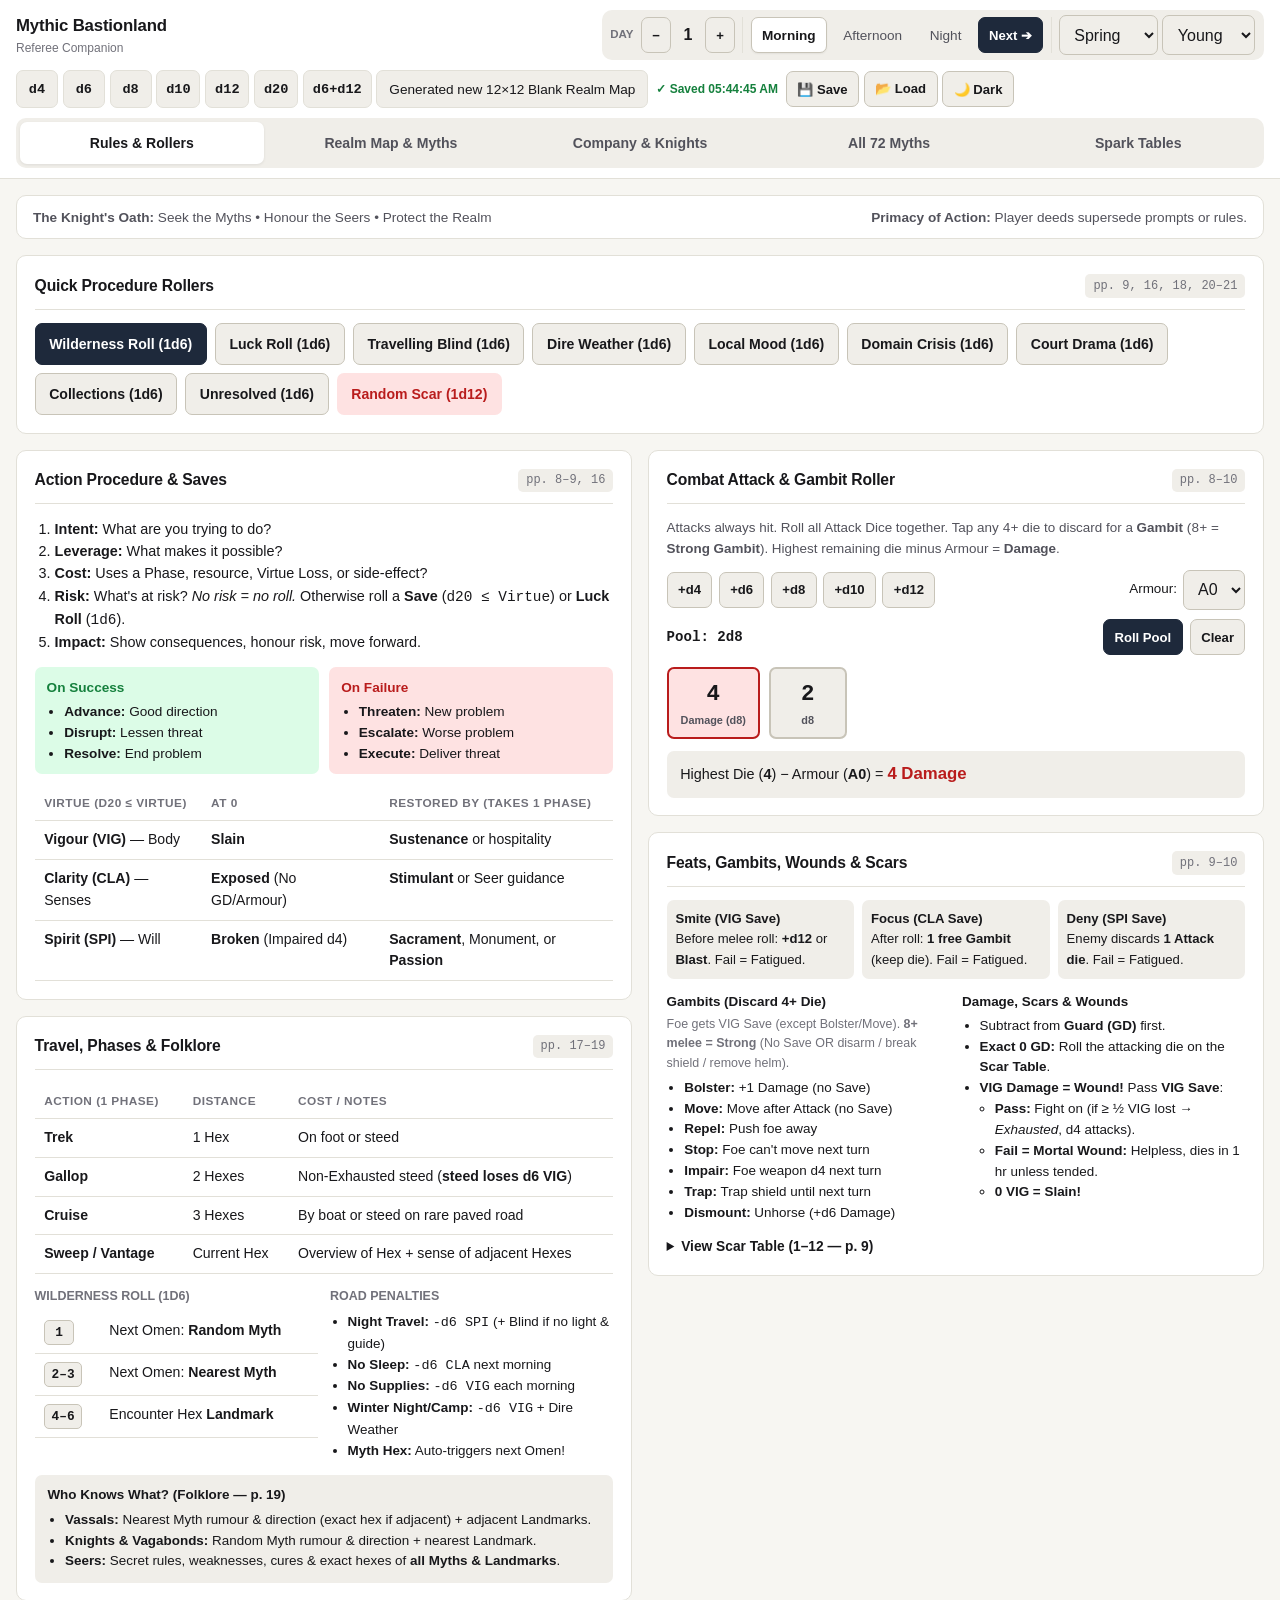
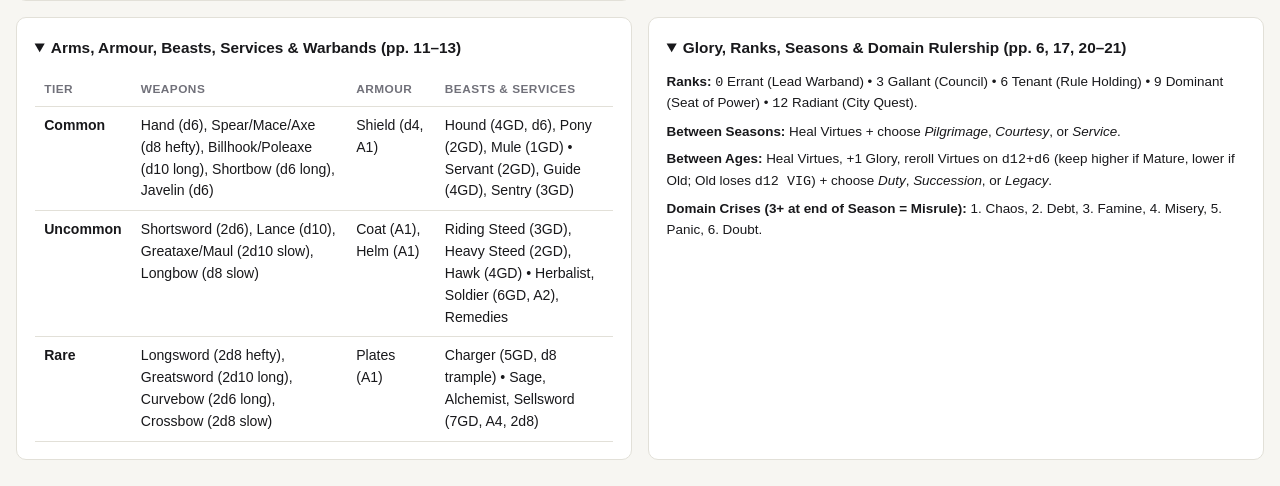
==== commit e90d8268: "Roll d6+d12 independently for Knight names and add Knight tab to Spark Tables" ====
--- a/index.html
+++ b/index.html
@@ -7,7 +7,7 @@
   <meta name="apple-mobile-web-app-status-bar-style" content="default" />
   <meta name="apple-mobile-web-app-title" content="Bastionland Ref" />
   <title>Mythic Bastionland — Referee Companion</title>
-  <link rel="stylesheet" href="styles.css?v=11" />
+  <link rel="stylesheet" href="styles.css?v=13" />
 </head>
 <body>
 
@@ -620,13 +620,14 @@
 
       <div class="card">
         <div class="card-header">
-          <div class="card-title">All 36 Spark Tables (2d12)</div>
+          <div class="card-title">Spark Tables (2d12 &amp; Knight d6+d12)</div>
           <div style="display:flex;gap:0.35rem;flex-wrap:wrap;">
             <button class="btn btn-sm" onclick="filterSparkCategory('All')">All</button>
             <button class="btn btn-sm" onclick="filterSparkCategory('Nature')">Nature</button>
             <button class="btn btn-sm" onclick="filterSparkCategory('Civilisation')">Civilisation</button>
             <button class="btn btn-sm" onclick="filterSparkCategory('People')">People</button>
             <button class="btn btn-sm" onclick="filterSparkCategory('Combat')">Combat</button>
+            <button class="btn btn-sm" onclick="filterSparkCategory('Knight')">Knight</button>
           </div>
         </div>
         <div id="spark-tables-grid" class="grid-3"></div>
@@ -679,7 +680,7 @@
        ========================================== -->
   <div id="printable-player-sheet" class="printable-player-sheet" aria-hidden="true"></div>
 
-  <script src="data.js?v=12"></script>
-  <script src="app.js?v=12"></script>
+  <script src="data.js?v=13"></script>
+  <script src="app.js?v=13"></script>
 </body>
 </html>
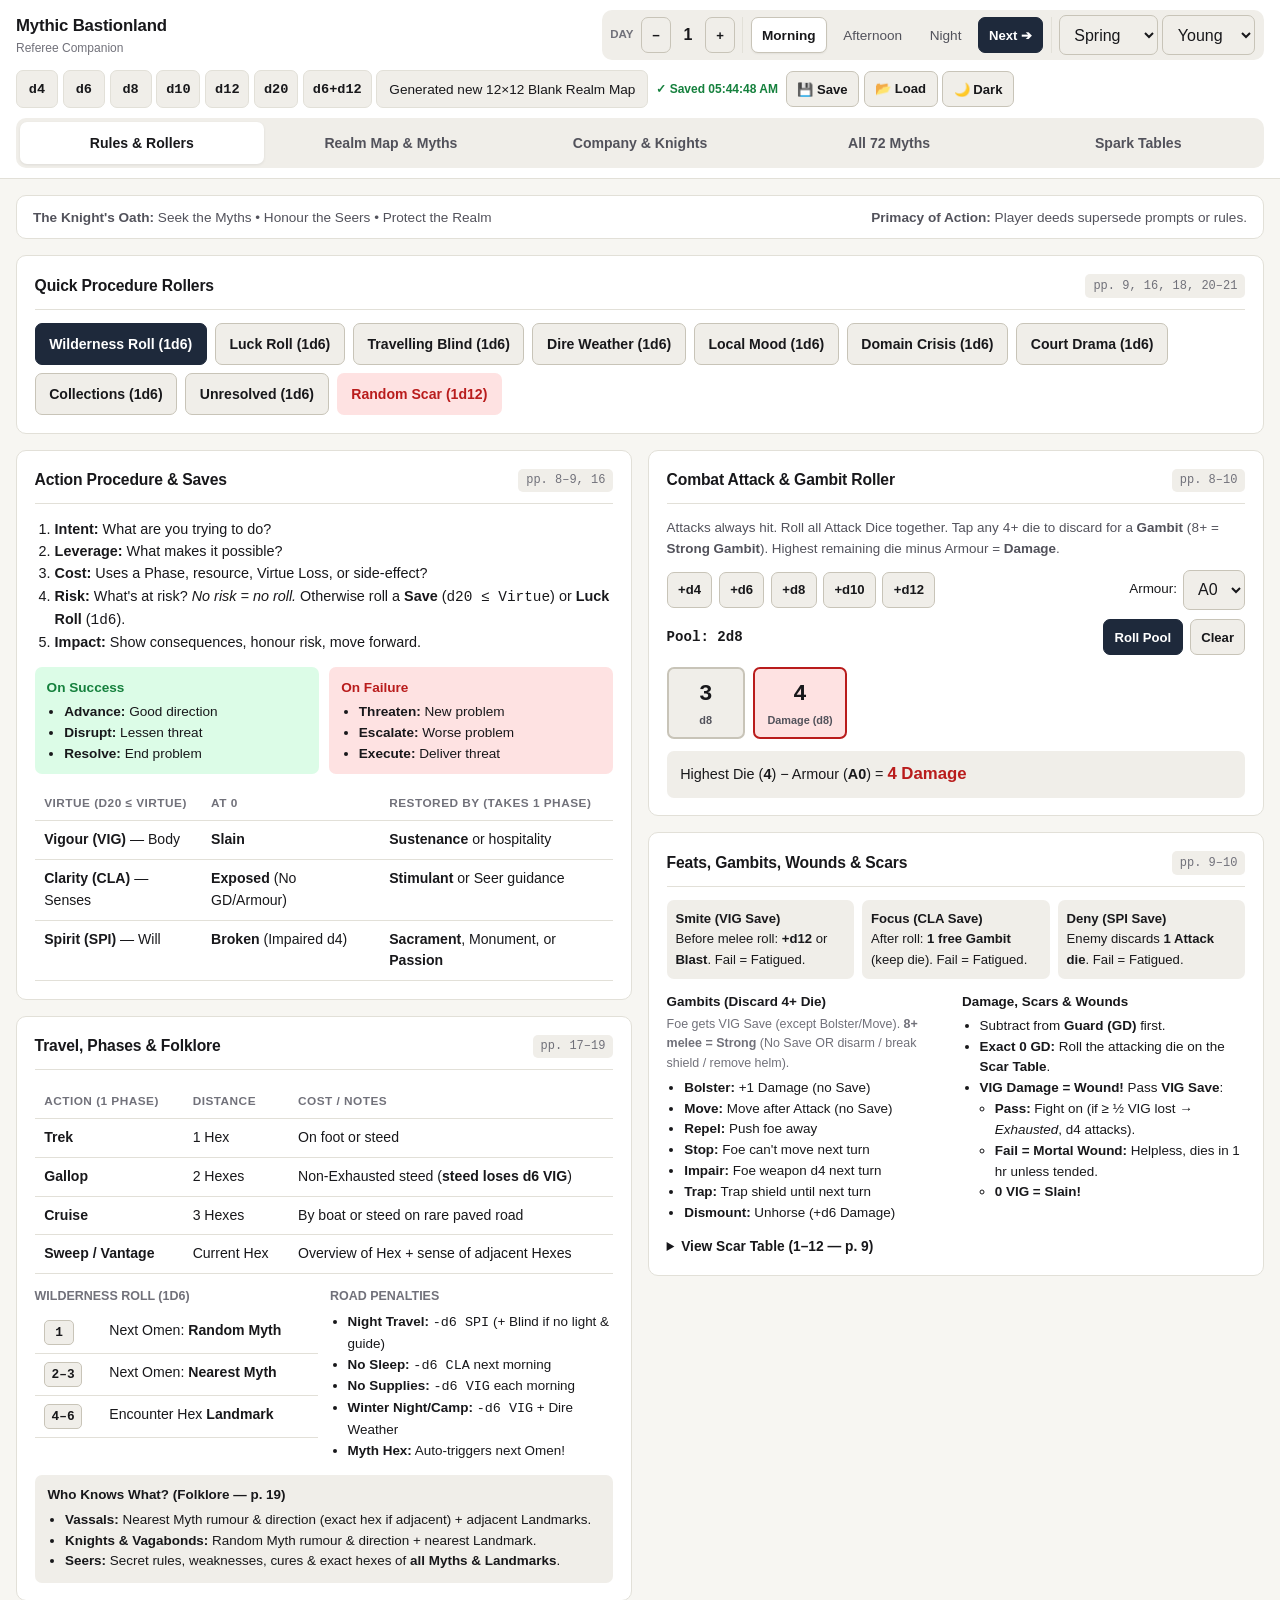
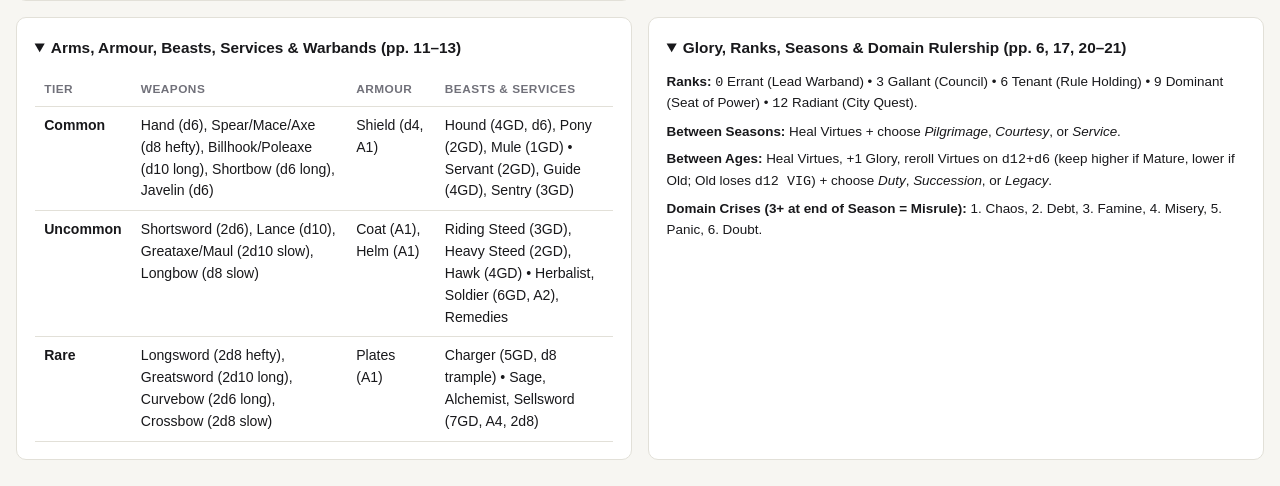
==== commit c80a34c7: "Soften terrain stamps to gray, use bell-curve distribution for barrier sides, and remove redundant t" ====
--- a/index.html
+++ b/index.html
@@ -387,10 +387,6 @@
             </div>
           </div>
           <div style="display:flex;flex-wrap:wrap;gap:0.45rem;align-items:center;">
-            <div class="touch-mode-switch" role="group" aria-label="Hex Tap Mode">
-              <button id="touch-mode-inspect" class="touch-mode-btn active" onclick="setMapTouchMode('inspect')">🔍 Tap: Inspect</button>
-              <button id="touch-mode-move" class="touch-mode-btn" onclick="setMapTouchMode('move')">🛡️ Tap: Move Company</button>
-            </div>
             <button class="btn btn-primary btn-sm" onclick="printPlayerRealmPDF()" title="Print or Save Player-Safe Realm Map to PDF">🖨️ Print Player Map (PDF)</button>
             <button class="btn btn-danger btn-sm" onclick="openNewRealmModal()">⚠️ New Realm...</button>
             <button id="toggle-player-view-btn" class="btn btn-sm" onclick="togglePlayerView()">Referee View</button>
@@ -680,7 +676,7 @@
        ========================================== -->
   <div id="printable-player-sheet" class="printable-player-sheet" aria-hidden="true"></div>
 
-  <script src="data.js?v=13"></script>
-  <script src="app.js?v=13"></script>
+  <script src="data.js?v=16"></script>
+  <script src="app.js?v=16"></script>
 </body>
 </html>
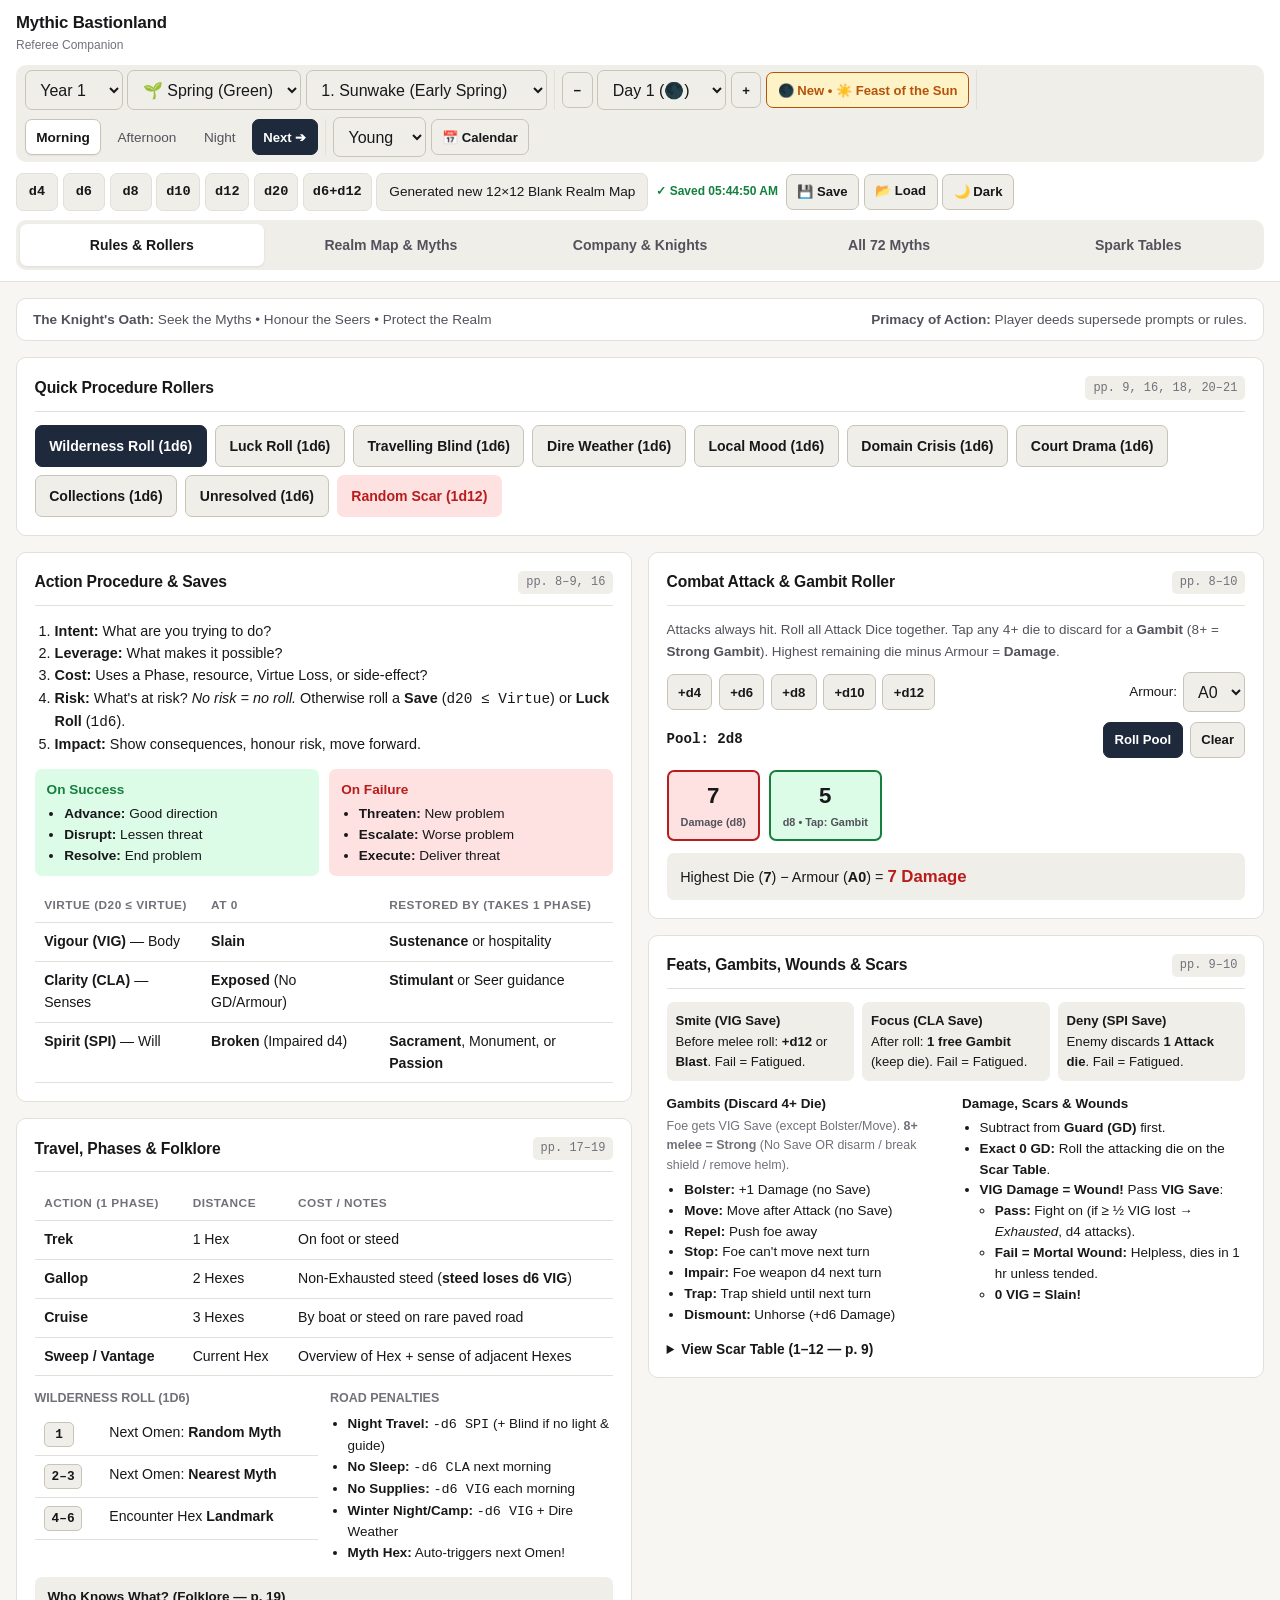
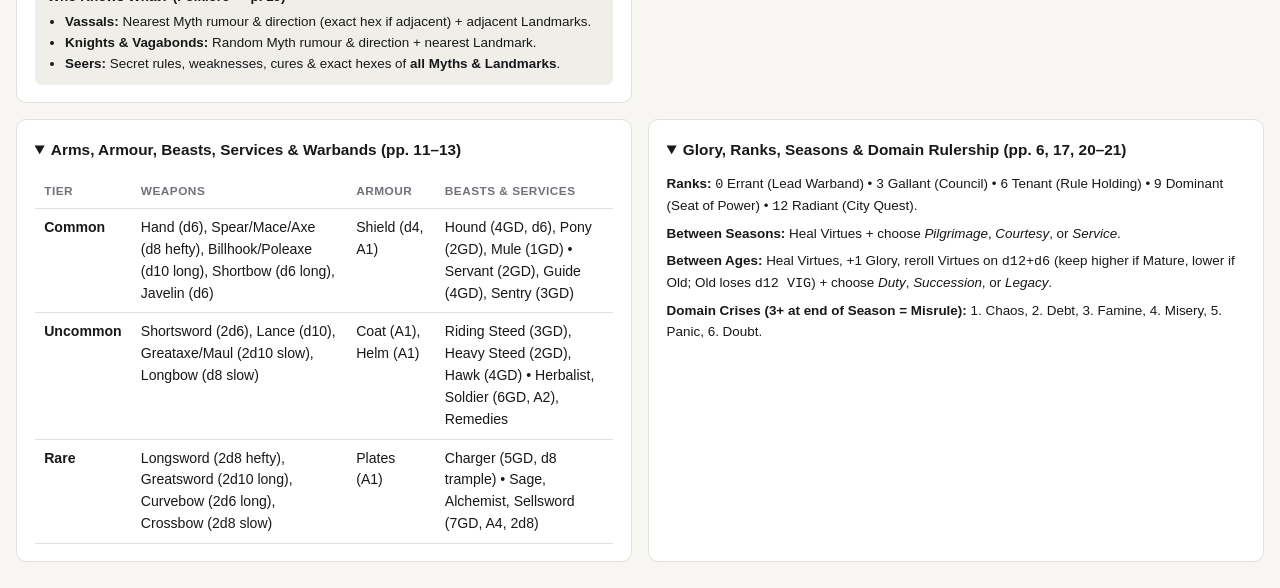
==== commit b4e4d5af: "Add 3-Season 9-Month Bastionland Calendar with lunar phases and book celebrations, and soften river " ====
--- a/index.html
+++ b/index.html
@@ -7,7 +7,7 @@
   <meta name="apple-mobile-web-app-status-bar-style" content="default" />
   <meta name="apple-mobile-web-app-title" content="Bastionland Ref" />
   <title>Mythic Bastionland — Referee Companion</title>
-  <link rel="stylesheet" href="styles.css?v=13" />
+  <link rel="stylesheet" href="styles.css?v=17" />
 </head>
 <body>
 
@@ -21,13 +21,25 @@
         </div>
       </div>
 
-      <!-- Time, Phase, Season, Age Tracker -->
+      <!-- Time, Phase, 3-Season / 9-Month Calendar, Moon & Age Tracker -->
       <div class="time-tracker">
         <div class="tracker-group">
-          <span class="tracker-label">Day</span>
-          <button class="btn btn-sm" onclick="adjustDay(-1)">−</button>
-          <strong id="day-display" style="min-width:24px;text-align:center;">1</strong>
-          <button class="btn btn-sm" onclick="adjustDay(1)">+</button>
+          <select id="year-select" onchange="setYear(Number(this.value))" aria-label="Year" title="Campaign Year"></select>
+          <select id="season-select" onchange="setSeason(this.value)" aria-label="Season" title="Season (3 Months each)">
+            <option value="Spring">🌱 Spring (Green)</option>
+            <option value="Harvest">🌾 Harvest (Gold)</option>
+            <option value="Winter">❄️ Winter (Grey)</option>
+          </select>
+          <select id="month-select" onchange="setMonth(Number(this.value))" aria-label="Month" title="Month (1–9)"></select>
+        </div>
+
+        <div class="tracker-group">
+          <button class="btn btn-sm" onclick="adjustDay(-1)" title="Previous Day">−</button>
+          <select id="day-select" onchange="setDayOfMonth(Number(this.value))" aria-label="Day of Month" title="Day of Month (1–28)"></select>
+          <button class="btn btn-sm" onclick="adjustDay(1)" title="Next Day">+</button>
+          <button id="header-moon-festival-btn" class="btn btn-sm calendar-open-pill" onclick="openCalendarModal()" title="Open 9-Month Bastionland Calendar & Lunar Tracker">
+            🌑 New Moon
+          </button>
         </div>
 
         <div class="tracker-group">
@@ -38,16 +50,12 @@
         </div>
 
         <div class="tracker-group">
-          <select id="season-select" onchange="setSeason(this.value)" aria-label="Season">
-            <option value="Spring">Spring</option>
-            <option value="Harvest">Harvest</option>
-            <option value="Winter">Winter</option>
-          </select>
-          <select id="age-select" onchange="setAge(this.value)" aria-label="Age">
+          <select id="age-select" onchange="setAge(this.value)" aria-label="Age" title="Character / Realm Age">
             <option value="Young">Young</option>
             <option value="Mature">Mature</option>
             <option value="Old">Old</option>
           </select>
+          <button class="btn btn-sm" onclick="openCalendarModal()" title="Open Full 9-Month Calendar & Edit Date">📅 Calendar</button>
         </div>
       </div>
 
@@ -672,11 +680,92 @@
   </div>
 
   <!-- ==========================================
+       3-SEASON / 9-MONTH BASTIONLAND CALENDAR MODAL
+       ========================================== -->
+  <div id="calendar-modal" class="page-modal-backdrop" onclick="closeCalendarModal(event)">
+    <div class="card calendar-modal-card" onclick="event.stopPropagation()">
+      <div class="card-header" style="margin-bottom:0.75rem;">
+        <div>
+          <div class="card-title">📅 Calendar of the Realm — 3 Seasons, 9 Months &amp; Lunar Phases</div>
+          <div style="font-size:0.78rem;color:var(--text-muted);">
+            Rulebook p. 17 • 3 Seasons (Green, Gold, Grey) • 9 Months of 28 Days • Sacred Feasts, Masses &amp; Realm Collections
+          </div>
+        </div>
+        <button class="btn btn-sm" onclick="closeCalendarModal()">✕ Close</button>
+      </div>
+
+      <!-- Top Date & Year Editor Bar -->
+      <div class="calendar-editor-bar">
+        <div class="calendar-field">
+          <label>Year</label>
+          <div style="display:flex;gap:0.25rem;align-items:center;">
+            <button class="btn btn-sm" onclick="adjustYear(-1)">−</button>
+            <input type="number" id="cal-modal-year" min="1" max="999" value="1" onchange="setYear(Number(this.value))" style="width:68px;text-align:center;font-weight:700;" />
+            <button class="btn btn-sm" onclick="adjustYear(1)">+</button>
+          </div>
+        </div>
+
+        <div class="calendar-field">
+          <label>Season</label>
+          <select id="cal-modal-season" onchange="setSeason(this.value)">
+            <option value="Spring">🌱 Spring — The Green Season</option>
+            <option value="Harvest">🌾 Harvest — The Gold Season</option>
+            <option value="Winter">❄️ Winter — The Grey Season</option>
+          </select>
+        </div>
+
+        <div class="calendar-field">
+          <label>Month (1–9)</label>
+          <select id="cal-modal-month" onchange="setMonth(Number(this.value))"></select>
+        </div>
+
+        <div class="calendar-field">
+          <label>Day (1–28)</label>
+          <select id="cal-modal-day" onchange="setDayOfMonth(Number(this.value))"></select>
+        </div>
+
+        <div class="calendar-field">
+          <label>Phase</label>
+          <select id="cal-modal-phase" onchange="setPhase(this.value)">
+            <option value="Morning">🌅 Morning</option>
+            <option value="Afternoon">☀️ Afternoon</option>
+            <option value="Night">🌙 Night</option>
+          </select>
+        </div>
+
+        <div class="calendar-field">
+          <label>Age</label>
+          <select id="cal-modal-age" onchange="setAge(this.value)">
+            <option value="Young">Young (Green)</option>
+            <option value="Mature">Mature (Gold)</option>
+            <option value="Old">Old (Grey)</option>
+          </select>
+        </div>
+      </div>
+
+      <!-- Current Date Summary & Celebration Banner -->
+      <div id="cal-modal-current-banner" class="cal-current-banner"></div>
+
+      <!-- 9-Month / 3-Season Selector Strip -->
+      <div id="cal-modal-seasons-strip" class="cal-seasons-strip"></div>
+
+      <!-- 28-Day Lunar & Festival Grid for Selected Month -->
+      <div id="cal-modal-days-grid" class="cal-days-grid"></div>
+
+      <!-- Selected Day Chronicle / Note Input -->
+      <div class="cal-note-bar">
+        <label id="cal-note-label" style="font-size:0.8rem;font-weight:600;white-space:nowrap;">Chronicle Note for Date:</label>
+        <input type="text" id="cal-day-note-input" placeholder="Record an omen, battle, oath, or event on this date..." oninput="saveCurrentDayNote(this.value)" style="flex:1;" />
+      </div>
+    </div>
+  </div>
+
+  <!-- ==========================================
        PRINTABLE PLAYER REALM SHEET (FOR PRINT TO PDF)
        ========================================== -->
   <div id="printable-player-sheet" class="printable-player-sheet" aria-hidden="true"></div>
 
-  <script src="data.js?v=16"></script>
-  <script src="app.js?v=16"></script>
+  <script src="data.js?v=17"></script>
+  <script src="app.js?v=17"></script>
 </body>
 </html>
--- a/styles.css
+++ b/styles.css
@@ -981,3 +981,209 @@
     width: auto;
   }
 }
+
+/* ==========================================
+   3-SEASON / 9-MONTH BASTIONLAND CALENDAR MODAL
+   ========================================== */
+.calendar-open-pill {
+  font-weight: 600;
+  white-space: nowrap;
+}
+
+.calendar-open-pill.has-festival {
+  background: var(--highlight-bg);
+  color: var(--highlight);
+  border-color: var(--highlight);
+}
+
+.calendar-modal-card {
+  max-width: 960px;
+  width: 96vw;
+  max-height: 92vh;
+  overflow-y: auto;
+  margin: auto;
+  padding: 1.1rem 1.25rem;
+}
+
+.calendar-editor-bar {
+  display: flex;
+  flex-wrap: wrap;
+  gap: 0.7rem;
+  align-items: flex-end;
+  background: var(--bg-subtle);
+  padding: 0.65rem 0.85rem;
+  border-radius: var(--radius-sm);
+  border: 1px solid var(--border);
+  margin-bottom: 0.75rem;
+}
+
+.calendar-field {
+  display: flex;
+  flex-direction: column;
+  gap: 0.2rem;
+}
+
+.calendar-field label {
+  font-size: 0.7rem;
+  font-weight: 700;
+  text-transform: uppercase;
+  color: var(--text-muted);
+}
+
+.cal-current-banner {
+  background: var(--bg-subtle);
+  border-left: 4px solid var(--highlight);
+  padding: 0.6rem 0.85rem;
+  border-radius: var(--radius-sm);
+  margin-bottom: 0.75rem;
+  font-size: 0.88rem;
+  display: flex;
+  flex-wrap: wrap;
+  justify-content: space-between;
+  align-items: center;
+  gap: 0.5rem;
+}
+
+.cal-seasons-strip {
+  display: grid;
+  grid-template-columns: repeat(3, 1fr);
+  gap: 0.55rem;
+  margin-bottom: 0.75rem;
+}
+
+@media (max-width: 760px) {
+  .cal-seasons-strip {
+    grid-template-columns: 1fr;
+  }
+}
+
+.cal-season-box {
+  border: 1px solid var(--border);
+  border-radius: var(--radius-sm);
+  padding: 0.45rem 0.55rem;
+  background: var(--bg-surface);
+}
+
+.cal-season-title {
+  font-size: 0.74rem;
+  font-weight: 700;
+  text-transform: uppercase;
+  color: var(--text-secondary);
+  margin-bottom: 0.35rem;
+  display: flex;
+  justify-content: space-between;
+}
+
+.cal-months-row {
+  display: grid;
+  grid-template-columns: repeat(3, 1fr);
+  gap: 0.3rem;
+}
+
+.cal-month-btn {
+  padding: 0.32rem 0.35rem;
+  font-size: 0.75rem;
+  border-radius: 6px;
+  border: 1px solid var(--border);
+  background: var(--bg-subtle);
+  color: var(--text-primary);
+  cursor: pointer;
+  text-align: center;
+  line-height: 1.2;
+}
+
+.cal-month-btn:hover {
+  background: var(--bg-hover);
+}
+
+.cal-month-btn.active {
+  background: var(--accent);
+  color: var(--accent-fg);
+  border-color: var(--accent);
+  font-weight: 700;
+}
+
+.cal-days-grid {
+  display: grid;
+  grid-template-columns: repeat(7, 1fr);
+  gap: 0.38rem;
+  margin-bottom: 0.75rem;
+}
+
+@media (max-width: 680px) {
+  .cal-days-grid {
+    grid-template-columns: repeat(4, 1fr);
+  }
+}
+
+.cal-day-cell {
+  border: 1px solid var(--border);
+  border-radius: 7px;
+  padding: 0.38rem 0.45rem;
+  min-height: 64px;
+  background: var(--bg-surface);
+  cursor: pointer;
+  display: flex;
+  flex-direction: column;
+  justify-content: space-between;
+  transition: transform 0.08s ease, border-color 0.1s ease;
+}
+
+.cal-day-cell:hover {
+  border-color: var(--border-strong);
+  background: var(--bg-subtle);
+}
+
+.cal-day-cell.active {
+  border: 2px solid var(--accent);
+  box-shadow: 0 0 0 2px rgba(30, 41, 59, 0.15);
+  background: var(--bg-subtle);
+}
+
+.cal-day-cell.festival-day {
+  background: var(--highlight-bg);
+  border-color: var(--highlight);
+}
+
+.cal-day-top {
+  display: flex;
+  justify-content: space-between;
+  align-items: center;
+  font-size: 0.8rem;
+  font-weight: 700;
+}
+
+.cal-day-moon {
+  font-size: 0.72rem;
+  color: var(--text-muted);
+  white-space: nowrap;
+  overflow: hidden;
+  text-overflow: ellipsis;
+}
+
+.cal-day-fest-badge {
+  font-size: 0.7rem;
+  font-weight: 700;
+  color: var(--highlight);
+  line-height: 1.15;
+  margin-top: 0.15rem;
+}
+
+.cal-day-note-dot {
+  font-size: 0.68rem;
+  color: var(--text-secondary);
+  white-space: nowrap;
+  overflow: hidden;
+  text-overflow: ellipsis;
+  margin-top: 0.1rem;
+}
+
+.cal-note-bar {
+  display: flex;
+  align-items: center;
+  gap: 0.55rem;
+  background: var(--bg-subtle);
+  padding: 0.55rem 0.75rem;
+  border-radius: var(--radius-sm);
+  border: 1px solid var(--border);
+}
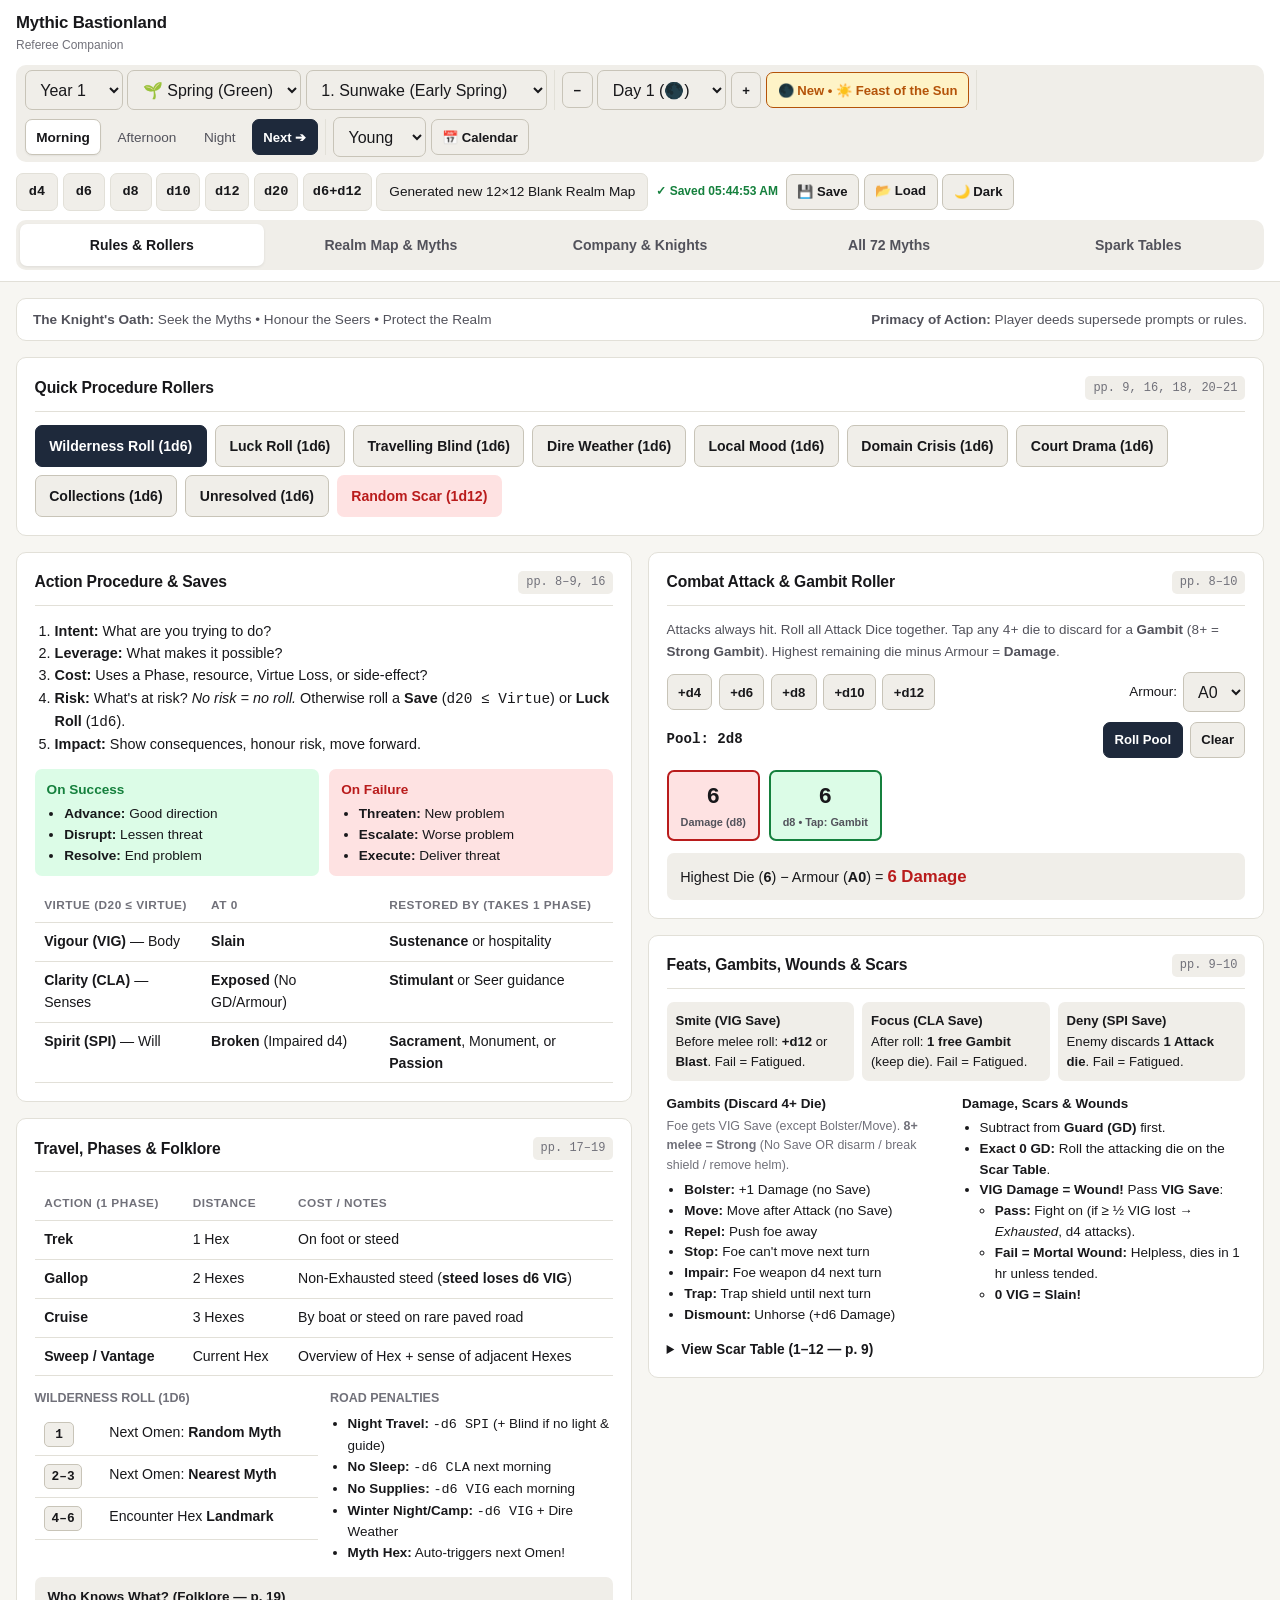
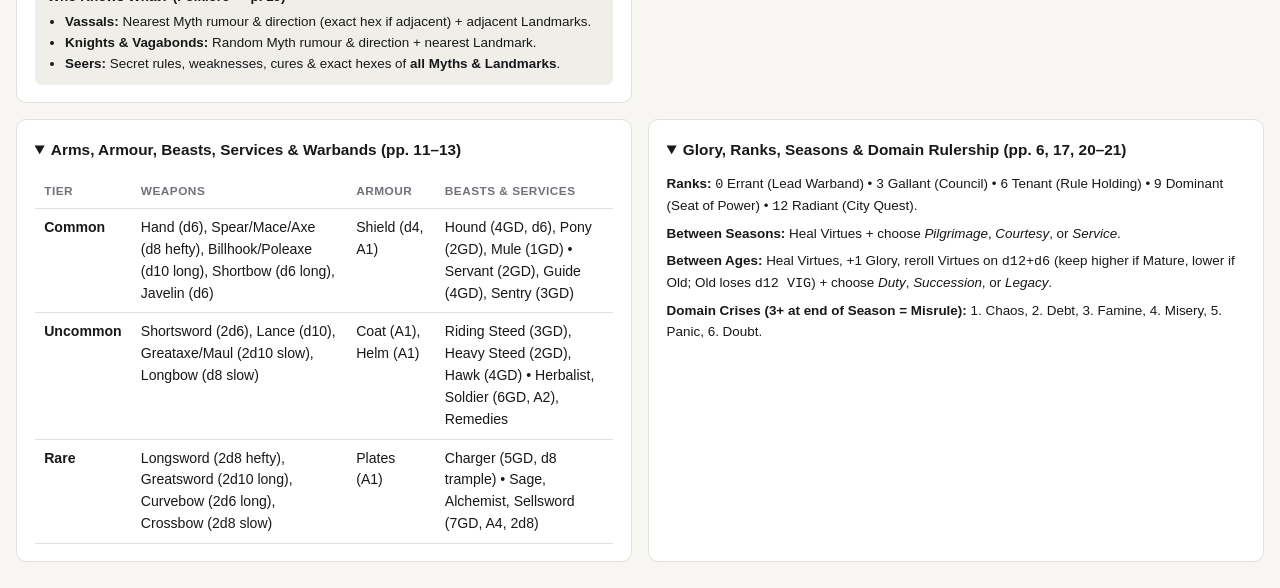
==== commit 879601d8: "Replace single-path river with 12-port branching river system (hex sides & corners) and organic hand" ====
--- a/index.html
+++ b/index.html
@@ -515,10 +515,11 @@
                 <input type="text" id="hex-label-edit" oninput="updateSelectedHex()" placeholder="Holding name, Seer, notes..." style="width:100%;margin-top:0.2rem;" />
               </div>
               <div style="margin-top:0.55rem;display:flex;align-items:center;flex-wrap:wrap;gap:0.85rem;font-size:0.85rem;">
-                <label style="display:flex;align-items:center;gap:0.35rem;cursor:pointer;"><input type="checkbox" id="hex-river-edit" onchange="updateSelectedHex()" style="width:18px;height:18px;" /> River</label>
+                <label style="display:flex;align-items:center;gap:0.35rem;cursor:pointer;"><input type="checkbox" id="hex-river-edit" onchange="toggleSelectedHexRiver()" style="width:18px;height:18px;" /> River</label>
                 <label style="display:flex;align-items:center;gap:0.35rem;cursor:pointer;"><input type="checkbox" id="hex-barrier-edit" onchange="toggleSelectedHexBarrier()" style="width:18px;height:18px;" /> Barrier</label>
                 <div id="barrier-sides-editor" style="display:none;align-items:center;gap:0.25rem;flex-wrap:wrap;"></div>
               </div>
+              <div id="river-ports-editor" style="display:none;margin-top:0.5rem;padding:0.5rem 0.6rem;background:var(--bg-surface);border:1px solid var(--border);border-radius:7px;font-size:0.78rem;"></div>
               <div id="selected-hex-folklore" style="margin-top:0.55rem;font-size:0.84rem;color:var(--text-secondary);"></div>
             </div>
 
@@ -765,7 +766,7 @@
        ========================================== -->
   <div id="printable-player-sheet" class="printable-player-sheet" aria-hidden="true"></div>
 
-  <script src="data.js?v=17"></script>
-  <script src="app.js?v=17"></script>
+  <script src="data.js?v=18"></script>
+  <script src="app.js?v=18"></script>
 </body>
 </html>
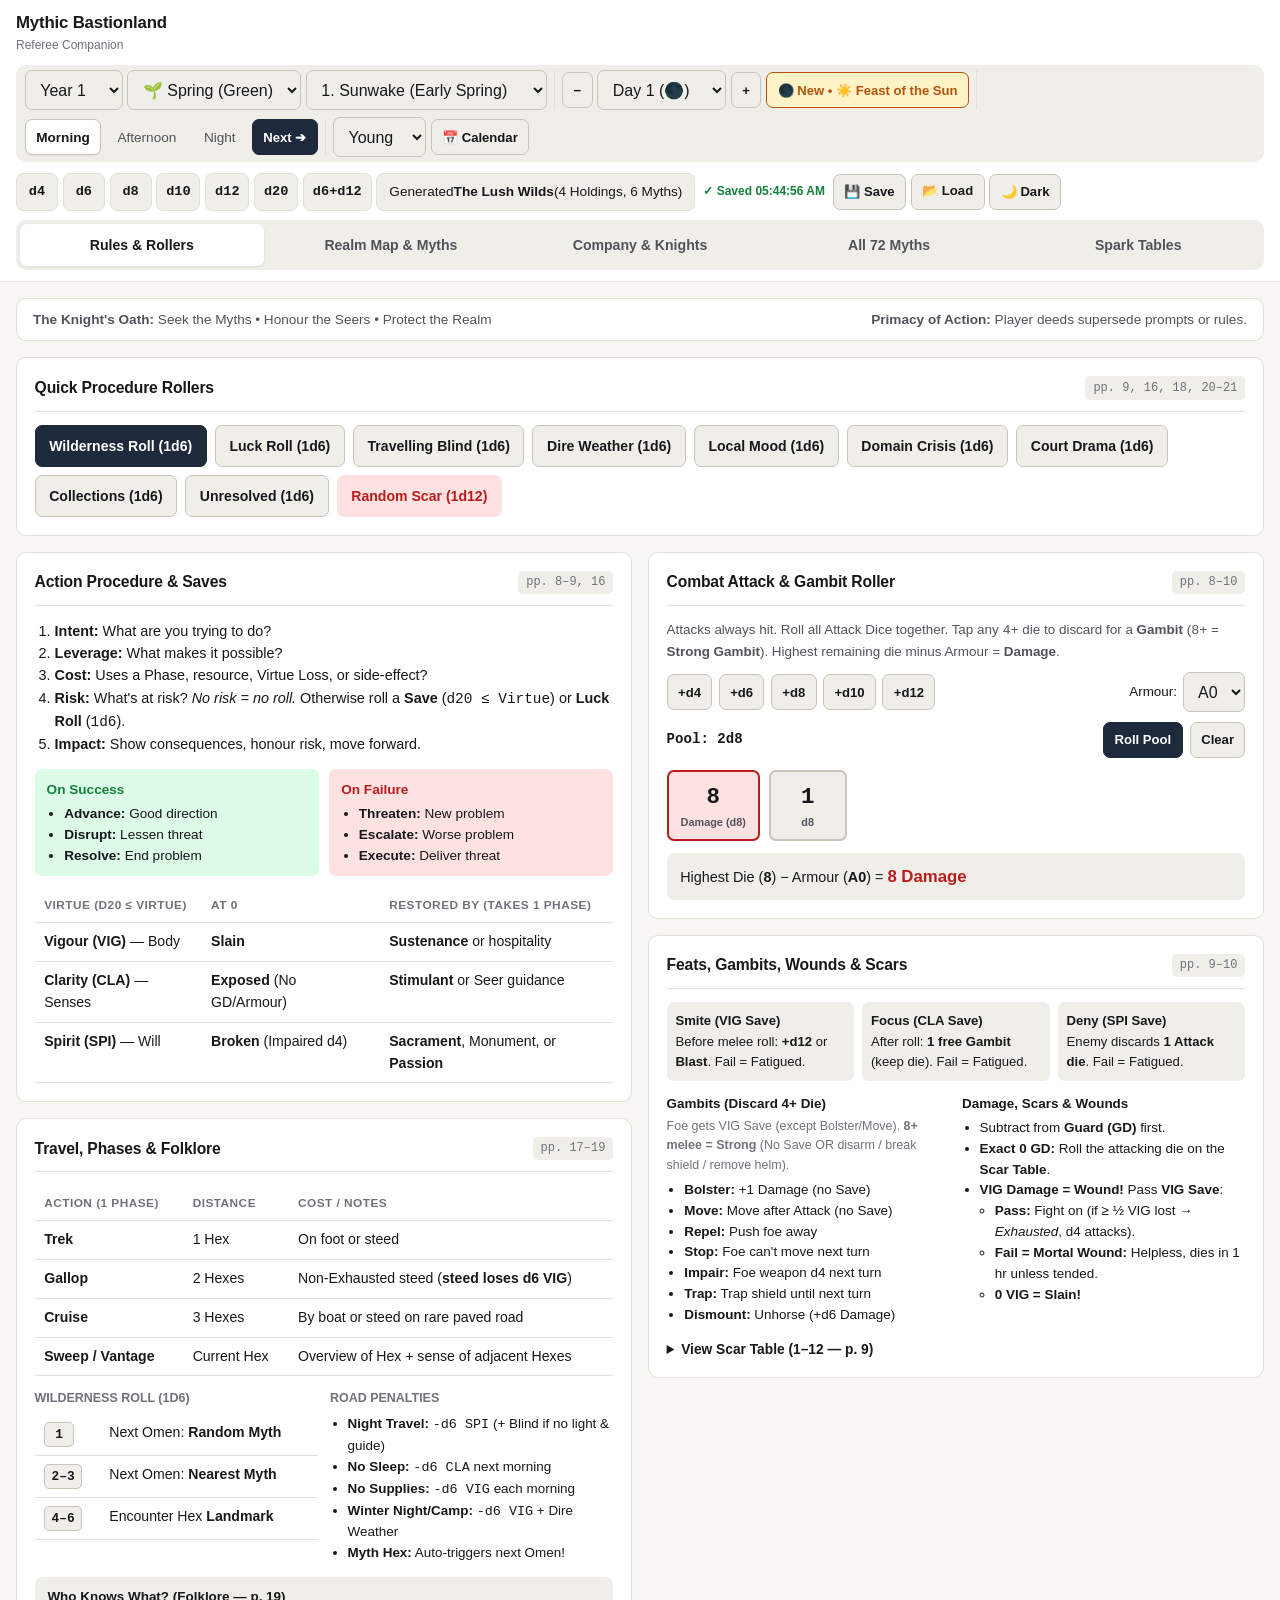
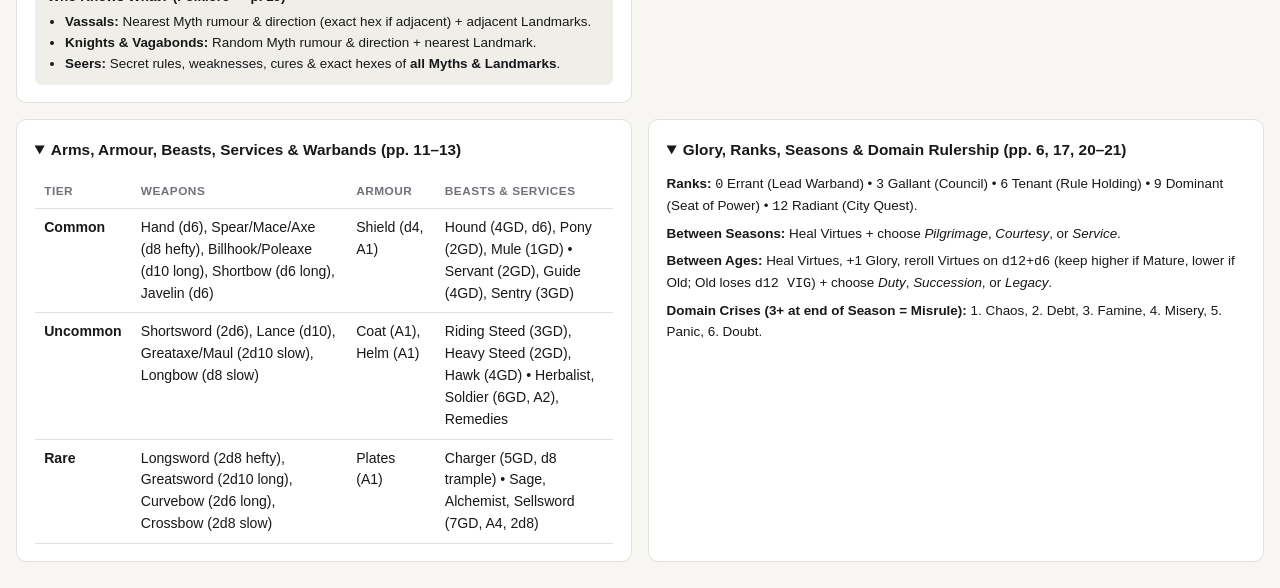
==== commit 2cf855dc: "Add multi-map Saved Realms library (open, switch, rename, duplicate, delete) and variable 3-6 Holdin" ====
--- a/index.html
+++ b/index.html
@@ -7,7 +7,7 @@
   <meta name="apple-mobile-web-app-status-bar-style" content="default" />
   <meta name="apple-mobile-web-app-title" content="Bastionland Ref" />
   <title>Mythic Bastionland — Referee Companion</title>
-  <link rel="stylesheet" href="styles.css?v=17" />
+  <link rel="stylesheet" href="styles.css?v=19" />
 </head>
 <body>
 
@@ -389,15 +389,26 @@
       <div class="card">
         <div class="card-header">
           <div>
-            <div class="card-title">Realm Hex Map & Active Myths (12×12 Blank Realm Sheet)</div>
+            <div class="card-title">Realm Hex Map &amp; Active Myths (12×12 Blank Realm Sheet)</div>
             <div style="font-size:0.78rem;color:var(--text-muted);">
-              Official <em>Mythic Bastionland Blank Realm.pdf</em> grid &amp; hand-drawn ink stamps • Scroll wheel / pinch to Zoom • Drag to Pan • Tap Hex to Select
+              Official <em>Mythic Bastionland Blank Realm.pdf</em> grid &amp; hand-drawn ink stamps • 3–6 Holdings • Tap Hex to Select
             </div>
           </div>
           <div style="display:flex;flex-wrap:wrap;gap:0.45rem;align-items:center;">
+            <button class="btn btn-sm" onclick="openNewRealmModal()" title="Open, Switch, Edit, or Create Realm Maps">🗺️ Saved Realms / New Map...</button>
             <button class="btn btn-primary btn-sm" onclick="printPlayerRealmPDF()" title="Print or Save Player-Safe Realm Map to PDF">🖨️ Print Player Map (PDF)</button>
-            <button class="btn btn-danger btn-sm" onclick="openNewRealmModal()">⚠️ New Realm...</button>
             <button id="toggle-player-view-btn" class="btn btn-sm" onclick="togglePlayerView()">Referee View</button>
+          </div>
+        </div>
+
+        <!-- Multi-Realm Switcher & Active Realm Editor Bar -->
+        <div class="saved-realms-bar">
+          <div class="saved-realms-tabs" id="saved-realms-tabs"></div>
+          <div class="active-realm-name-box">
+            <span style="font-size:0.74rem;font-weight:700;text-transform:uppercase;color:var(--text-muted);">Active Realm:</span>
+            <input type="text" id="active-realm-name-input" oninput="renameActiveRealm(this.value)" placeholder="Realm Name..." style="width:175px;padding:0.25rem 0.5rem;font-size:0.84rem;font-weight:700;" />
+            <button class="btn btn-sm" onclick="rollRandomActiveRealmName()" title="Roll Random Realm Name">🎲</button>
+            <button class="btn btn-sm btn-primary" onclick="openNewRealmModal()" title="Create a New Realm or Manage Saved Realms">➕ New / Manage Maps</button>
           </div>
         </div>
 
@@ -661,21 +672,52 @@
   </div>
 
   <!-- ==========================================
-       NEW REALM CONFIRMATION WARNING MODAL
+       SAVED REALMS LIBRARY & NEW REALM GENERATOR MODAL
        ========================================== -->
   <div id="new-realm-modal" class="page-modal-backdrop" onclick="closeNewRealmModal(event)">
-    <div class="card" style="max-width:460px;width:100%;margin:auto;" onclick="event.stopPropagation()">
-      <div class="card-header">
-        <div class="card-title" style="color:var(--danger);">⚠️ Generate a New Realm?</div>
-        <button class="btn btn-sm" onclick="closeNewRealmModal()">✕</button>
-      </div>
-      <p style="font-size:0.9rem;color:var(--text-secondary);margin-bottom:1rem;">
-        Generating a new Realm will <strong>overwrite your current 12×12 Hex Map, Holdings, Landmarks, and reset your 6 Active Myths</strong>.
-      </p>
-      <div style="display:flex;flex-wrap:wrap;gap:0.5rem;justify-content:flex-end;">
-        <button class="btn btn-sm" onclick="closeNewRealmModal()">Cancel</button>
-        <button class="btn btn-sm" onclick="exportRealmJSON()">💾 Backup Current Realm First</button>
-        <button class="btn btn-sm btn-danger" onclick="confirmGenerateNewRealm()">⚠️ Yes, Generate New Realm</button>
+    <div class="card" style="max-width:740px;width:95vw;max-height:90vh;overflow-y:auto;margin:auto;padding:1.1rem 1.25rem;" onclick="event.stopPropagation()">
+      <div class="card-header" style="margin-bottom:0.85rem;">
+        <div>
+          <div class="card-title">🗺️ Saved Realm Maps &amp; New Realm Generator</div>
+          <div style="font-size:0.78rem;color:var(--text-muted);">
+            Open, switch, rename, duplicate, or create additional 12×12 Realm maps for distant lands (3–6 Holdings per Realm)
+          </div>
+        </div>
+        <button class="btn btn-sm" onclick="closeNewRealmModal()">✕ Close</button>
+      </div>
+
+      <!-- Create / Generate New Realm Box -->
+      <div style="background:var(--bg-subtle);border:1px solid var(--border);border-radius:8px;padding:0.75rem 0.9rem;margin-bottom:1rem;">
+        <div style="font-weight:700;font-size:0.88rem;margin-bottom:0.5rem;">➕ Create or Reroll a 12×12 Realm Map</div>
+        <div style="display:flex;flex-wrap:wrap;gap:0.65rem;align-items:flex-end;">
+          <div style="flex:1;min-width:180px;">
+            <label style="font-size:0.72rem;font-weight:700;text-transform:uppercase;color:var(--text-muted);display:block;margin-bottom:0.2rem;">Realm Name (Optional)</label>
+            <input type="text" id="new-realm-name-input" placeholder="Leave blank for random Spark name..." style="width:100%;" />
+          </div>
+          <div>
+            <label style="font-size:0.72rem;font-weight:700;text-transform:uppercase;color:var(--text-muted);display:block;margin-bottom:0.2rem;">Holdings (3–6)</label>
+            <select id="new-realm-holdings-select">
+              <option value="random" selected>🎲 Random (3–6 Holdings)</option>
+              <option value="3">3 Holdings (Borderlands)</option>
+              <option value="4">4 Holdings (Standard)</option>
+              <option value="5">5 Holdings (Populous)</option>
+              <option value="6">6 Holdings (Crowded)</option>
+            </select>
+          </div>
+          <div style="display:flex;gap:0.4rem;flex-wrap:wrap;">
+            <button class="btn btn-sm btn-primary" onclick="createAndSwitchNewRealm()">➕ Add as New Saved Map</button>
+            <button class="btn btn-sm btn-danger" onclick="confirmGenerateNewRealm()" title="Overwrite the currently active map with a newly rolled map">🔄 Reroll Active Map</button>
+          </div>
+        </div>
+      </div>
+
+      <!-- Saved Realms List -->
+      <div>
+        <div style="display:flex;justify-content:space-between;align-items:center;margin-bottom:0.5rem;">
+          <strong style="font-size:0.88rem;">📂 Your Saved Realm Maps</strong>
+          <button class="btn btn-sm" onclick="exportRealmJSON()">💾 Export All Maps (.json)</button>
+        </div>
+        <div id="saved-realms-modal-list" style="display:flex;flex-direction:column;gap:0.5rem;"></div>
       </div>
     </div>
   </div>
@@ -766,7 +808,7 @@
        ========================================== -->
   <div id="printable-player-sheet" class="printable-player-sheet" aria-hidden="true"></div>
 
-  <script src="data.js?v=18"></script>
-  <script src="app.js?v=18"></script>
+  <script src="data.js?v=19"></script>
+  <script src="app.js?v=19"></script>
 </body>
 </html>
--- a/styles.css
+++ b/styles.css
@@ -1187,3 +1187,93 @@
   border-radius: var(--radius-sm);
   border: 1px solid var(--border);
 }
+
+/* ==========================================
+   MULTI-REALM / SAVED REALMS SWITCHER BAR
+   ========================================== */
+.saved-realms-bar {
+  display: flex;
+  flex-wrap: wrap;
+  justify-content: space-between;
+  align-items: center;
+  gap: 0.65rem;
+  background: var(--bg-subtle);
+  border: 1px solid var(--border);
+  border-radius: var(--radius-sm);
+  padding: 0.45rem 0.65rem;
+  margin-bottom: 0.85rem;
+}
+
+.saved-realms-tabs {
+  display: flex;
+  flex-wrap: wrap;
+  gap: 0.35rem;
+  align-items: center;
+  flex: 1;
+}
+
+.saved-realm-tab {
+  display: inline-flex;
+  align-items: center;
+  gap: 0.35rem;
+  padding: 0.32rem 0.65rem;
+  border-radius: 6px;
+  font-size: 0.8rem;
+  font-weight: 600;
+  border: 1px solid var(--border-strong);
+  background: var(--bg-surface);
+  color: var(--text-primary);
+  cursor: pointer;
+  transition: background 0.12s ease, border-color 0.12s ease;
+}
+
+.saved-realm-tab:hover {
+  background: var(--bg-hover);
+}
+
+.saved-realm-tab.active {
+  background: var(--accent);
+  color: var(--accent-fg);
+  border-color: var(--accent);
+}
+
+.saved-realm-tab .tab-close-x {
+  display: inline-flex;
+  align-items: center;
+  justify-content: center;
+  width: 17px;
+  height: 17px;
+  border-radius: 50%;
+  font-size: 0.68rem;
+  opacity: 0.75;
+  margin-left: 0.15rem;
+}
+
+.saved-realm-tab .tab-close-x:hover {
+  opacity: 1;
+  background: rgba(239, 68, 68, 0.25);
+}
+
+.active-realm-name-box {
+  display: flex;
+  align-items: center;
+  gap: 0.38rem;
+  flex-wrap: wrap;
+}
+
+.saved-realm-row {
+  display: flex;
+  flex-wrap: wrap;
+  justify-content: space-between;
+  align-items: center;
+  gap: 0.65rem;
+  padding: 0.6rem 0.75rem;
+  border-radius: 8px;
+  border: 1px solid var(--border);
+  background: var(--bg-surface);
+}
+
+.saved-realm-row.active {
+  border: 2px solid var(--accent);
+  background: var(--bg-subtle);
+}
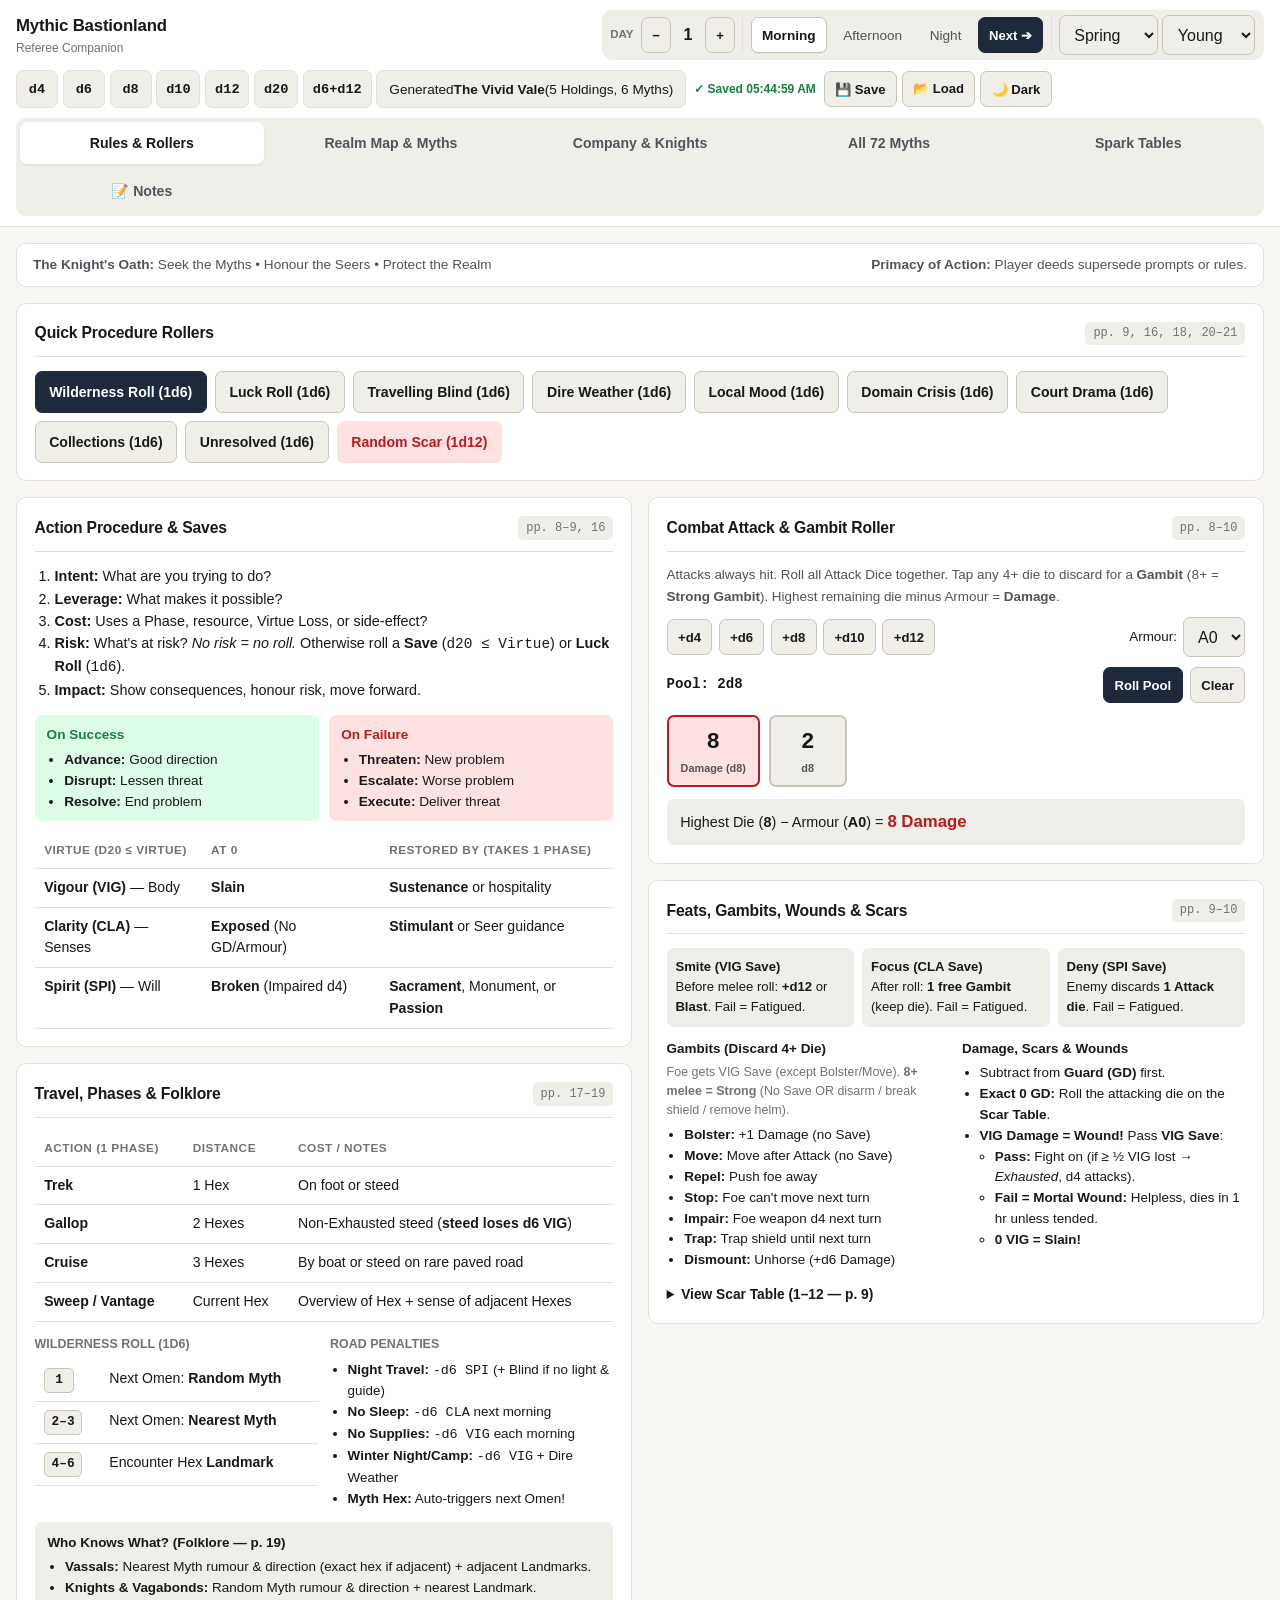
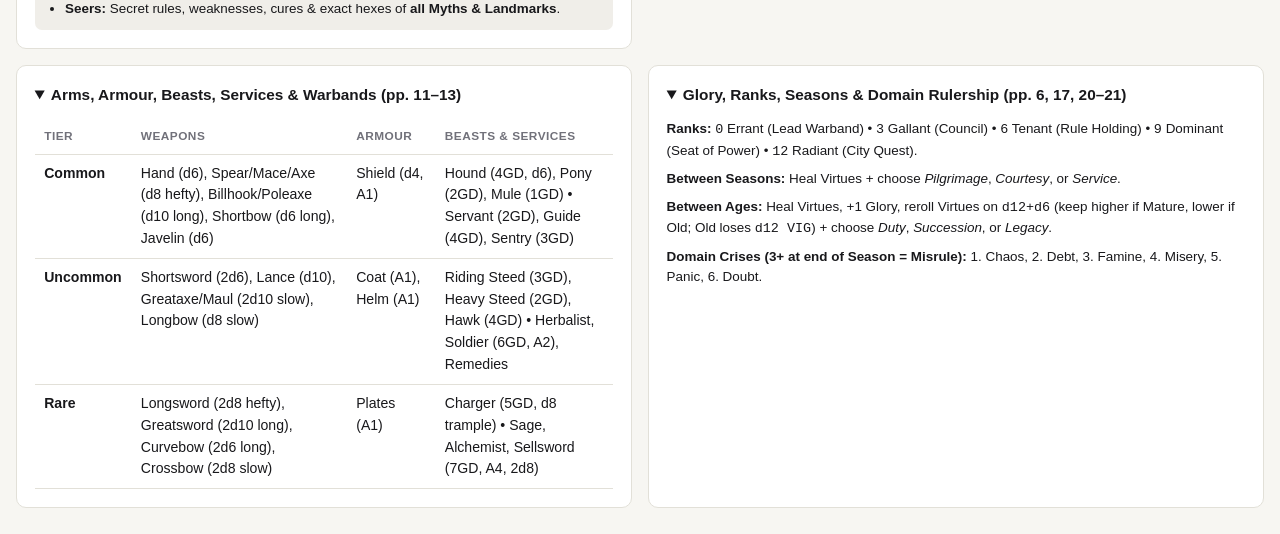
==== commit c24dfeec: "Remove calendar and add Gmail-style draggable floating Notes window with multi-page tabs" ====
--- a/index.html
+++ b/index.html
@@ -7,7 +7,7 @@
   <meta name="apple-mobile-web-app-status-bar-style" content="default" />
   <meta name="apple-mobile-web-app-title" content="Bastionland Ref" />
   <title>Mythic Bastionland — Referee Companion</title>
-  <link rel="stylesheet" href="styles.css?v=19" />
+  <link rel="stylesheet" href="styles.css?v=20" />
 </head>
 <body>
 
@@ -21,25 +21,13 @@
         </div>
       </div>
 
-      <!-- Time, Phase, 3-Season / 9-Month Calendar, Moon & Age Tracker -->
+      <!-- Time, Phase, Season, Age Tracker -->
       <div class="time-tracker">
         <div class="tracker-group">
-          <select id="year-select" onchange="setYear(Number(this.value))" aria-label="Year" title="Campaign Year"></select>
-          <select id="season-select" onchange="setSeason(this.value)" aria-label="Season" title="Season (3 Months each)">
-            <option value="Spring">🌱 Spring (Green)</option>
-            <option value="Harvest">🌾 Harvest (Gold)</option>
-            <option value="Winter">❄️ Winter (Grey)</option>
-          </select>
-          <select id="month-select" onchange="setMonth(Number(this.value))" aria-label="Month" title="Month (1–9)"></select>
-        </div>
-
-        <div class="tracker-group">
-          <button class="btn btn-sm" onclick="adjustDay(-1)" title="Previous Day">−</button>
-          <select id="day-select" onchange="setDayOfMonth(Number(this.value))" aria-label="Day of Month" title="Day of Month (1–28)"></select>
-          <button class="btn btn-sm" onclick="adjustDay(1)" title="Next Day">+</button>
-          <button id="header-moon-festival-btn" class="btn btn-sm calendar-open-pill" onclick="openCalendarModal()" title="Open 9-Month Bastionland Calendar & Lunar Tracker">
-            🌑 New Moon
-          </button>
+          <span class="tracker-label">Day</span>
+          <button class="btn btn-sm" onclick="adjustDay(-1)">−</button>
+          <strong id="day-display" style="min-width:24px;text-align:center;">1</strong>
+          <button class="btn btn-sm" onclick="adjustDay(1)">+</button>
         </div>
 
         <div class="tracker-group">
@@ -50,12 +38,16 @@
         </div>
 
         <div class="tracker-group">
-          <select id="age-select" onchange="setAge(this.value)" aria-label="Age" title="Character / Realm Age">
+          <select id="season-select" onchange="setSeason(this.value)" aria-label="Season">
+            <option value="Spring">Spring</option>
+            <option value="Harvest">Harvest</option>
+            <option value="Winter">Winter</option>
+          </select>
+          <select id="age-select" onchange="setAge(this.value)" aria-label="Age">
             <option value="Young">Young</option>
             <option value="Mature">Mature</option>
             <option value="Old">Old</option>
           </select>
-          <button class="btn btn-sm" onclick="openCalendarModal()" title="Open Full 9-Month Calendar & Edit Date">📅 Calendar</button>
         </div>
       </div>
 
@@ -81,11 +73,12 @@
 
     <!-- Segmented Navigation Bar -->
     <nav class="nav-tabs">
-      <button class="tab-btn active" data-tab="tab-cheatsheet" onclick="switchTab('tab-cheatsheet')">Rules & Rollers</button>
-      <button class="tab-btn" data-tab="tab-realm" onclick="switchTab('tab-realm')">Realm Map & Myths</button>
-      <button class="tab-btn" data-tab="tab-knights" onclick="switchTab('tab-knights')">Company & Knights</button>
+      <button class="tab-btn active" data-tab="tab-cheatsheet" onclick="switchTab('tab-cheatsheet')">Rules &amp; Rollers</button>
+      <button class="tab-btn" data-tab="tab-realm" onclick="switchTab('tab-realm')">Realm Map &amp; Myths</button>
+      <button class="tab-btn" data-tab="tab-knights" onclick="switchTab('tab-knights')">Company &amp; Knights</button>
       <button class="tab-btn" data-tab="tab-myths" onclick="switchTab('tab-myths')">All 72 Myths</button>
       <button class="tab-btn" data-tab="tab-sparks" onclick="switchTab('tab-sparks')">Spark Tables</button>
+      <button id="nav-notes-btn" class="tab-btn notes-tab-trigger" onclick="toggleFloatingNotesWindow()" title="Open draggable floating Notes window">📝 Notes</button>
     </nav>
   </header>
 
@@ -723,83 +716,36 @@
   </div>
 
   <!-- ==========================================
-       3-SEASON / 9-MONTH BASTIONLAND CALENDAR MODAL
+       GMAIL-STYLE DRAGGABLE FLOATING NOTES WINDOW
        ========================================== -->
-  <div id="calendar-modal" class="page-modal-backdrop" onclick="closeCalendarModal(event)">
-    <div class="card calendar-modal-card" onclick="event.stopPropagation()">
-      <div class="card-header" style="margin-bottom:0.75rem;">
-        <div>
-          <div class="card-title">📅 Calendar of the Realm — 3 Seasons, 9 Months &amp; Lunar Phases</div>
-          <div style="font-size:0.78rem;color:var(--text-muted);">
-            Rulebook p. 17 • 3 Seasons (Green, Gold, Grey) • 9 Months of 28 Days • Sacred Feasts, Masses &amp; Realm Collections
-          </div>
-        </div>
-        <button class="btn btn-sm" onclick="closeCalendarModal()">✕ Close</button>
-      </div>
-
-      <!-- Top Date & Year Editor Bar -->
-      <div class="calendar-editor-bar">
-        <div class="calendar-field">
-          <label>Year</label>
-          <div style="display:flex;gap:0.25rem;align-items:center;">
-            <button class="btn btn-sm" onclick="adjustYear(-1)">−</button>
-            <input type="number" id="cal-modal-year" min="1" max="999" value="1" onchange="setYear(Number(this.value))" style="width:68px;text-align:center;font-weight:700;" />
-            <button class="btn btn-sm" onclick="adjustYear(1)">+</button>
-          </div>
-        </div>
-
-        <div class="calendar-field">
-          <label>Season</label>
-          <select id="cal-modal-season" onchange="setSeason(this.value)">
-            <option value="Spring">🌱 Spring — The Green Season</option>
-            <option value="Harvest">🌾 Harvest — The Gold Season</option>
-            <option value="Winter">❄️ Winter — The Grey Season</option>
-          </select>
-        </div>
-
-        <div class="calendar-field">
-          <label>Month (1–9)</label>
-          <select id="cal-modal-month" onchange="setMonth(Number(this.value))"></select>
-        </div>
-
-        <div class="calendar-field">
-          <label>Day (1–28)</label>
-          <select id="cal-modal-day" onchange="setDayOfMonth(Number(this.value))"></select>
-        </div>
-
-        <div class="calendar-field">
-          <label>Phase</label>
-          <select id="cal-modal-phase" onchange="setPhase(this.value)">
-            <option value="Morning">🌅 Morning</option>
-            <option value="Afternoon">☀️ Afternoon</option>
-            <option value="Night">🌙 Night</option>
-          </select>
-        </div>
-
-        <div class="calendar-field">
-          <label>Age</label>
-          <select id="cal-modal-age" onchange="setAge(this.value)">
-            <option value="Young">Young (Green)</option>
-            <option value="Mature">Mature (Gold)</option>
-            <option value="Old">Old (Grey)</option>
-          </select>
-        </div>
-      </div>
-
-      <!-- Current Date Summary & Celebration Banner -->
-      <div id="cal-modal-current-banner" class="cal-current-banner"></div>
-
-      <!-- 9-Month / 3-Season Selector Strip -->
-      <div id="cal-modal-seasons-strip" class="cal-seasons-strip"></div>
-
-      <!-- 28-Day Lunar & Festival Grid for Selected Month -->
-      <div id="cal-modal-days-grid" class="cal-days-grid"></div>
-
-      <!-- Selected Day Chronicle / Note Input -->
-      <div class="cal-note-bar">
-        <label id="cal-note-label" style="font-size:0.8rem;font-weight:600;white-space:nowrap;">Chronicle Note for Date:</label>
-        <input type="text" id="cal-day-note-input" placeholder="Record an omen, battle, oath, or event on this date..." oninput="saveCurrentDayNote(this.value)" style="flex:1;" />
-      </div>
+  <div id="floating-notes-window" class="floating-notes-window" style="display:none;">
+    <div id="floating-notes-header" class="floating-notes-header">
+      <div class="floating-notes-title-wrap">
+        <span>📝 Referee Notes</span>
+        <span id="floating-notes-sub" style="font-size:0.72rem;opacity:0.78;font-weight:400;">(Drag to move)</span>
+      </div>
+      <div class="floating-notes-actions" onpointerdown="event.stopPropagation()">
+        <button type="button" class="notes-win-btn" onclick="toggleMinimizeNotesWindow()" title="Minimize / Restore">—</button>
+        <button type="button" class="notes-win-btn" onclick="toggleExpandNotesWindow()" title="Expand / Standard Size">⤢</button>
+        <button type="button" class="notes-win-btn" onclick="closeFloatingNotesWindow()" title="Close Notes">✕</button>
+      </div>
+    </div>
+
+    <div id="floating-notes-body" class="floating-notes-body">
+      <!-- Note Pages Tabs Bar -->
+      <div class="notes-pages-bar">
+        <div id="notes-pages-tabs" class="notes-pages-tabs"></div>
+        <button type="button" class="btn btn-sm btn-primary" style="min-height:26px;padding:0.15rem 0.5rem;font-size:0.74rem;" onclick="addNewNotePage()" title="Add a new Note page">＋ Page</button>
+      </div>
+
+      <!-- Active Note Page Title & Delete -->
+      <div class="notes-title-row">
+        <input type="text" id="active-note-title-input" oninput="renameActiveNotePage(this.value)" placeholder="Note Page Title..." style="flex:1;font-weight:700;font-size:0.86rem;padding:0.28rem 0.5rem;" />
+        <button type="button" class="btn btn-sm btn-danger" style="min-height:28px;padding:0.15rem 0.45rem;font-size:0.74rem;" onclick="deleteActiveNotePage()" title="Delete this Note page">🗑️</button>
+      </div>
+
+      <!-- Main Note Editor Textarea -->
+      <textarea id="active-note-textarea" class="floating-notes-textarea" oninput="updateActiveNoteContent(this.value)" placeholder="Jot down campaign notes, NPC names, Seer prophecies, rulings, or session logs while using the rest of the app..."></textarea>
     </div>
   </div>
 
@@ -808,7 +754,7 @@
        ========================================== -->
   <div id="printable-player-sheet" class="printable-player-sheet" aria-hidden="true"></div>
 
-  <script src="data.js?v=19"></script>
-  <script src="app.js?v=19"></script>
+  <script src="data.js?v=20"></script>
+  <script src="app.js?v=20"></script>
 </body>
 </html>
--- a/styles.css
+++ b/styles.css
@@ -927,7 +927,8 @@
 
   .session-header,
   .main-container,
-  .page-modal-backdrop {
+  .page-modal-backdrop,
+  .floating-notes-window {
     display: none !important;
   }
 
@@ -983,209 +984,173 @@
 }
 
 /* ==========================================
-   3-SEASON / 9-MONTH BASTIONLAND CALENDAR MODAL
+   GMAIL-STYLE DRAGGABLE FLOATING NOTES WINDOW
    ========================================== */
-.calendar-open-pill {
+.notes-tab-trigger.open-indicator {
+  border-bottom: 2px solid var(--highlight);
+  color: var(--highlight);
+}
+
+.floating-notes-window {
+  position: fixed;
+  right: 24px;
+  bottom: 24px;
+  width: 460px;
+  height: 440px;
+  min-width: 300px;
+  min-height: 220px;
+  max-width: 94vw;
+  max-height: 86vh;
+  background: var(--bg-surface);
+  border: 1px solid var(--border-strong);
+  border-radius: 10px;
+  box-shadow: 0 14px 38px rgba(0, 0, 0, 0.24), 0 4px 12px rgba(0, 0, 0, 0.12);
+  z-index: 450;
+  display: flex;
+  flex-direction: column;
+  overflow: hidden;
+  resize: both;
+}
+
+.floating-notes-window.expanded {
+  width: 680px;
+  height: 560px;
+}
+
+.floating-notes-window.minimized {
+  height: 42px !important;
+  min-height: 42px !important;
+  width: 300px !important;
+  resize: none;
+}
+
+.floating-notes-window.minimized .floating-notes-body {
+  display: none;
+}
+
+.floating-notes-header {
+  background: #1e293b;
+  color: #ffffff;
+  padding: 0.5rem 0.75rem;
+  display: flex;
+  align-items: center;
+  justify-content: space-between;
+  cursor: grab;
+  user-select: none;
+  touch-action: none;
+  flex-shrink: 0;
+}
+
+.floating-notes-header:active {
+  cursor: grabbing;
+}
+
+.floating-notes-title-wrap {
+  display: flex;
+  align-items: center;
+  gap: 0.45rem;
+  font-size: 0.88rem;
+  font-weight: 700;
+}
+
+.floating-notes-actions {
+  display: flex;
+  align-items: center;
+  gap: 0.25rem;
+}
+
+.notes-win-btn {
+  background: transparent;
+  border: none;
+  color: #e2e8f0;
+  width: 26px;
+  height: 26px;
+  border-radius: 5px;
+  font-size: 0.85rem;
+  font-weight: 700;
+  cursor: pointer;
+  display: inline-flex;
+  align-items: center;
+  justify-content: center;
+}
+
+.notes-win-btn:hover {
+  background: rgba(255, 255, 255, 0.16);
+  color: #ffffff;
+}
+
+.floating-notes-body {
+  display: flex;
+  flex-direction: column;
+  flex: 1;
+  padding: 0.55rem 0.65rem;
+  gap: 0.45rem;
+  overflow: hidden;
+  background: var(--bg-surface);
+}
+
+.notes-pages-bar {
+  display: flex;
+  align-items: center;
+  justify-content: space-between;
+  gap: 0.4rem;
+  border-bottom: 1px solid var(--border);
+  padding-bottom: 0.38rem;
+}
+
+.notes-pages-tabs {
+  display: flex;
+  align-items: center;
+  gap: 0.28rem;
+  overflow-x: auto;
+  flex: 1;
+}
+
+.note-page-pill {
+  padding: 0.22rem 0.55rem;
+  border-radius: 5px;
+  font-size: 0.75rem;
   font-weight: 600;
+  border: 1px solid var(--border);
+  background: var(--bg-subtle);
+  color: var(--text-secondary);
+  cursor: pointer;
   white-space: nowrap;
 }
 
-.calendar-open-pill.has-festival {
-  background: var(--highlight-bg);
-  color: var(--highlight);
-  border-color: var(--highlight);
-}
-
-.calendar-modal-card {
-  max-width: 960px;
-  width: 96vw;
-  max-height: 92vh;
-  overflow-y: auto;
-  margin: auto;
-  padding: 1.1rem 1.25rem;
-}
-
-.calendar-editor-bar {
-  display: flex;
-  flex-wrap: wrap;
-  gap: 0.7rem;
-  align-items: flex-end;
-  background: var(--bg-subtle);
-  padding: 0.65rem 0.85rem;
-  border-radius: var(--radius-sm);
-  border: 1px solid var(--border);
-  margin-bottom: 0.75rem;
-}
-
-.calendar-field {
-  display: flex;
-  flex-direction: column;
-  gap: 0.2rem;
-}
-
-.calendar-field label {
-  font-size: 0.7rem;
-  font-weight: 700;
-  text-transform: uppercase;
-  color: var(--text-muted);
-}
-
-.cal-current-banner {
-  background: var(--bg-subtle);
-  border-left: 4px solid var(--highlight);
-  padding: 0.6rem 0.85rem;
-  border-radius: var(--radius-sm);
-  margin-bottom: 0.75rem;
-  font-size: 0.88rem;
-  display: flex;
-  flex-wrap: wrap;
-  justify-content: space-between;
-  align-items: center;
-  gap: 0.5rem;
-}
-
-.cal-seasons-strip {
-  display: grid;
-  grid-template-columns: repeat(3, 1fr);
-  gap: 0.55rem;
-  margin-bottom: 0.75rem;
-}
-
-@media (max-width: 760px) {
-  .cal-seasons-strip {
-    grid-template-columns: 1fr;
-  }
-}
-
-.cal-season-box {
-  border: 1px solid var(--border);
-  border-radius: var(--radius-sm);
-  padding: 0.45rem 0.55rem;
-  background: var(--bg-surface);
-}
-
-.cal-season-title {
-  font-size: 0.74rem;
-  font-weight: 700;
-  text-transform: uppercase;
-  color: var(--text-secondary);
-  margin-bottom: 0.35rem;
-  display: flex;
-  justify-content: space-between;
-}
-
-.cal-months-row {
-  display: grid;
-  grid-template-columns: repeat(3, 1fr);
-  gap: 0.3rem;
-}
-
-.cal-month-btn {
-  padding: 0.32rem 0.35rem;
-  font-size: 0.75rem;
-  border-radius: 6px;
-  border: 1px solid var(--border);
-  background: var(--bg-subtle);
-  color: var(--text-primary);
-  cursor: pointer;
-  text-align: center;
-  line-height: 1.2;
-}
-
-.cal-month-btn:hover {
+.note-page-pill:hover {
   background: var(--bg-hover);
 }
 
-.cal-month-btn.active {
+.note-page-pill.active {
   background: var(--accent);
   color: var(--accent-fg);
   border-color: var(--accent);
-  font-weight: 700;
-}
-
-.cal-days-grid {
-  display: grid;
-  grid-template-columns: repeat(7, 1fr);
-  gap: 0.38rem;
-  margin-bottom: 0.75rem;
-}
-
-@media (max-width: 680px) {
-  .cal-days-grid {
-    grid-template-columns: repeat(4, 1fr);
-  }
-}
-
-.cal-day-cell {
+}
+
+.notes-title-row {
+  display: flex;
+  align-items: center;
+  gap: 0.35rem;
+}
+
+.floating-notes-textarea {
+  flex: 1;
+  width: 100%;
+  resize: none;
   border: 1px solid var(--border);
   border-radius: 7px;
-  padding: 0.38rem 0.45rem;
-  min-height: 64px;
-  background: var(--bg-surface);
-  cursor: pointer;
-  display: flex;
-  flex-direction: column;
-  justify-content: space-between;
-  transition: transform 0.08s ease, border-color 0.1s ease;
-}
-
-.cal-day-cell:hover {
-  border-color: var(--border-strong);
-  background: var(--bg-subtle);
-}
-
-.cal-day-cell.active {
-  border: 2px solid var(--accent);
-  box-shadow: 0 0 0 2px rgba(30, 41, 59, 0.15);
-  background: var(--bg-subtle);
-}
-
-.cal-day-cell.festival-day {
-  background: var(--highlight-bg);
-  border-color: var(--highlight);
-}
-
-.cal-day-top {
-  display: flex;
-  justify-content: space-between;
-  align-items: center;
-  font-size: 0.8rem;
-  font-weight: 700;
-}
-
-.cal-day-moon {
-  font-size: 0.72rem;
-  color: var(--text-muted);
-  white-space: nowrap;
-  overflow: hidden;
-  text-overflow: ellipsis;
-}
-
-.cal-day-fest-badge {
-  font-size: 0.7rem;
-  font-weight: 700;
-  color: var(--highlight);
-  line-height: 1.15;
-  margin-top: 0.15rem;
-}
-
-.cal-day-note-dot {
-  font-size: 0.68rem;
-  color: var(--text-secondary);
-  white-space: nowrap;
-  overflow: hidden;
-  text-overflow: ellipsis;
-  margin-top: 0.1rem;
-}
-
-.cal-note-bar {
-  display: flex;
-  align-items: center;
-  gap: 0.55rem;
-  background: var(--bg-subtle);
-  padding: 0.55rem 0.75rem;
-  border-radius: var(--radius-sm);
-  border: 1px solid var(--border);
+  padding: 0.6rem 0.7rem;
+  font-family: var(--font-sans);
+  font-size: 0.88rem;
+  line-height: 1.5;
+  background: var(--bg-app);
+  color: var(--text-primary);
+}
+
+.floating-notes-textarea:focus {
+  outline: 2px solid var(--accent);
+  border-color: transparent;
 }
 
 /* ==========================================
